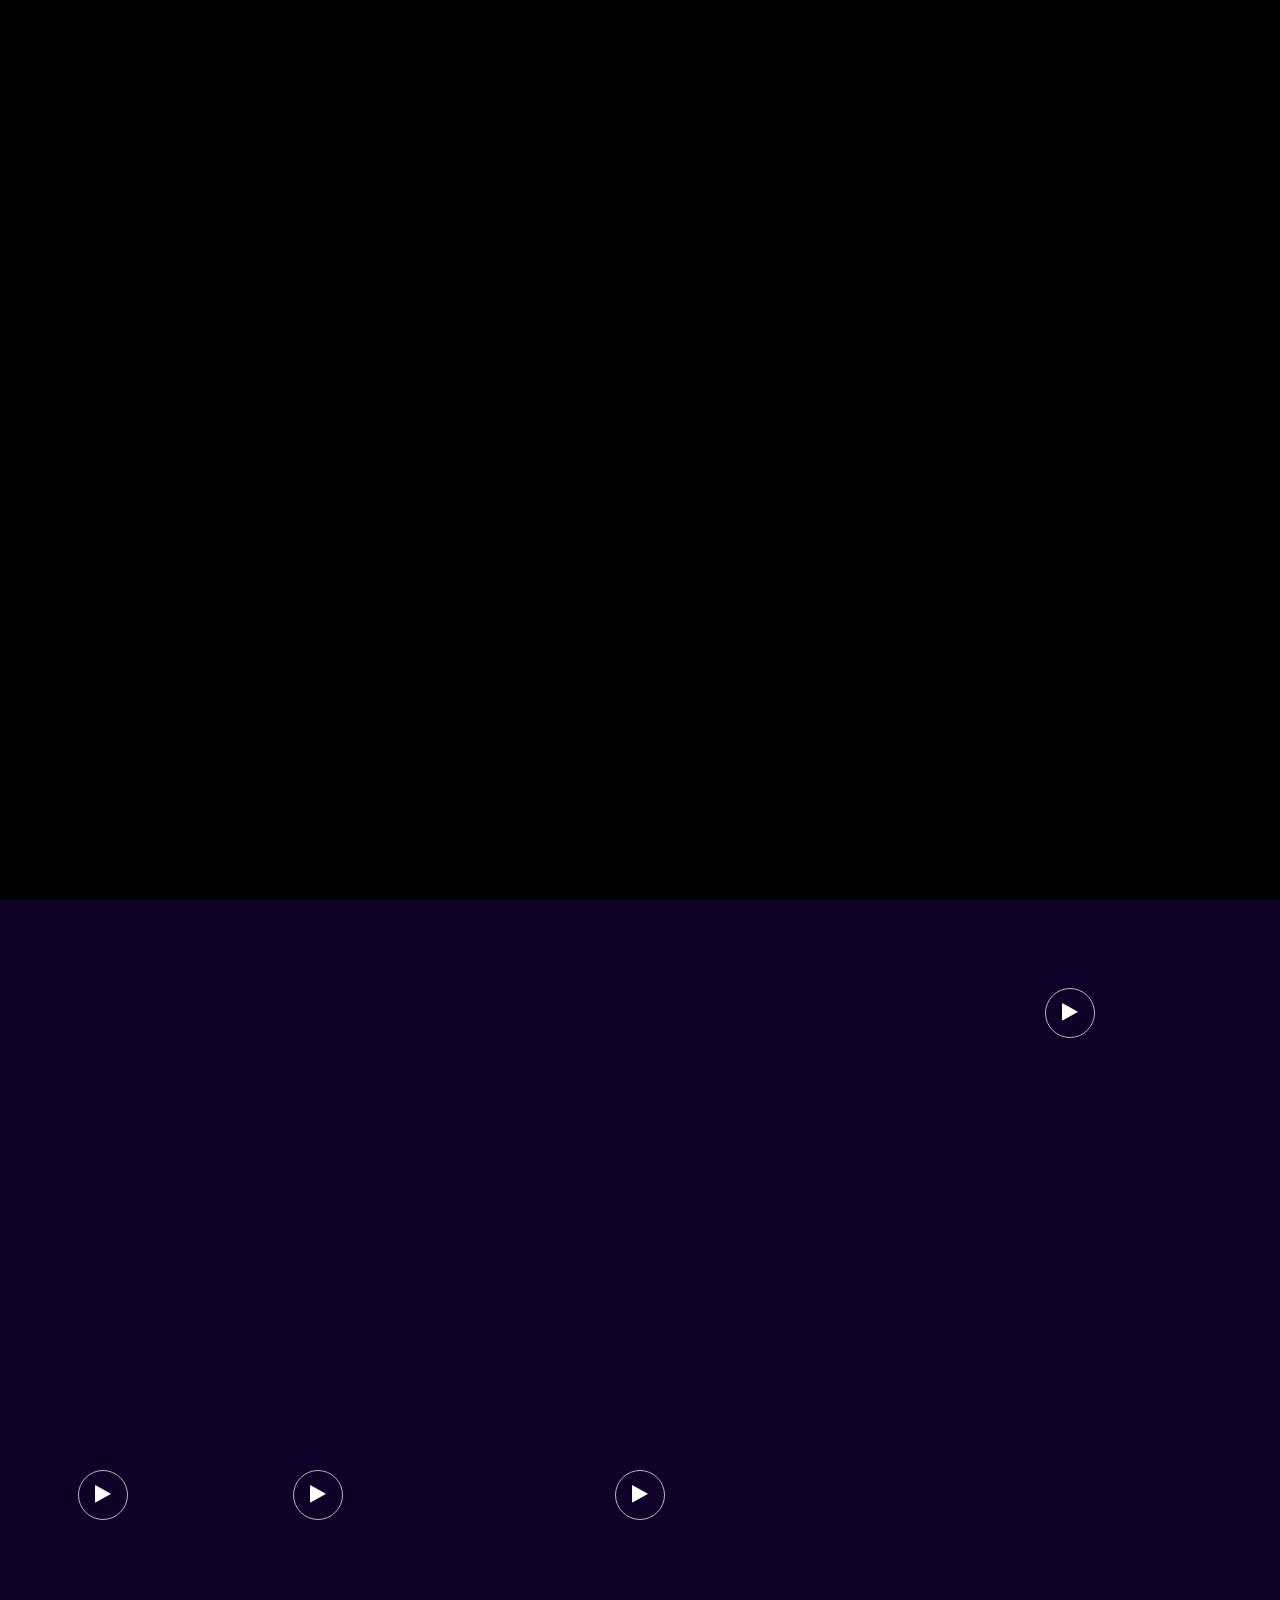
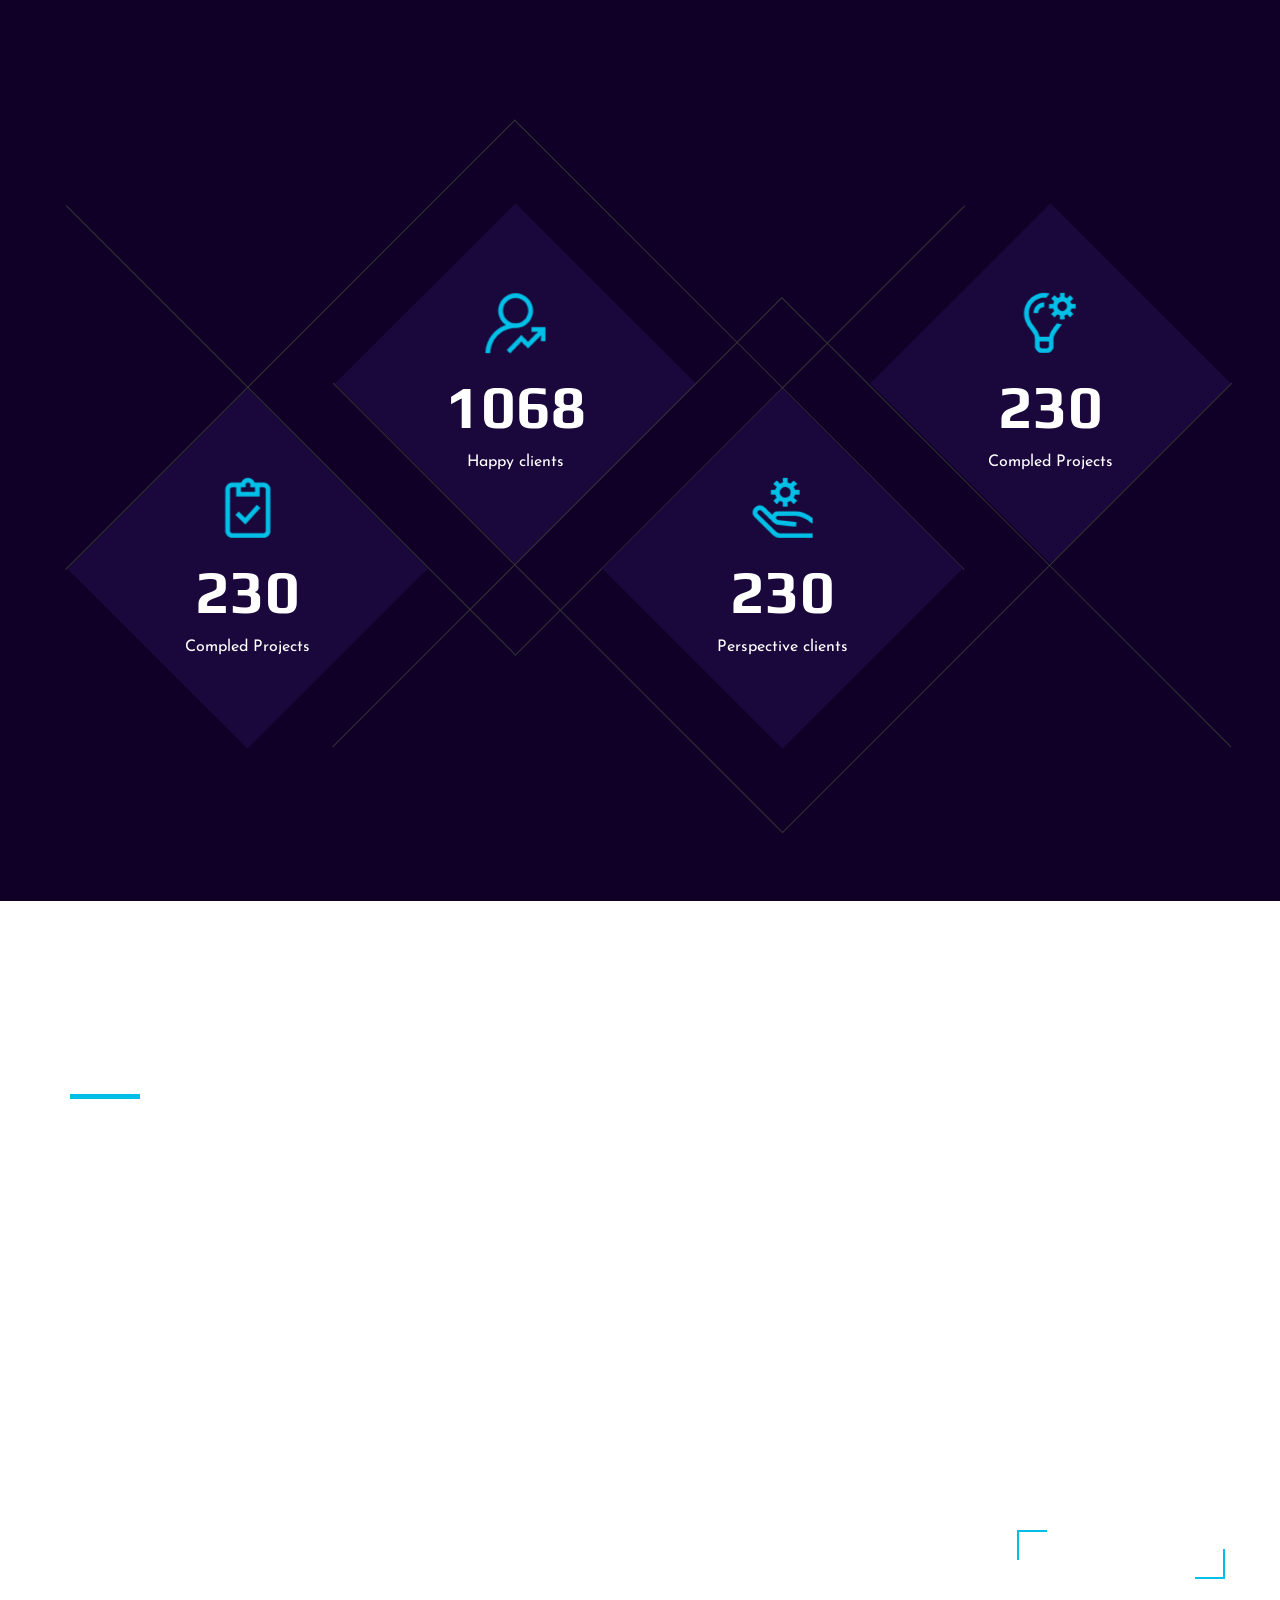
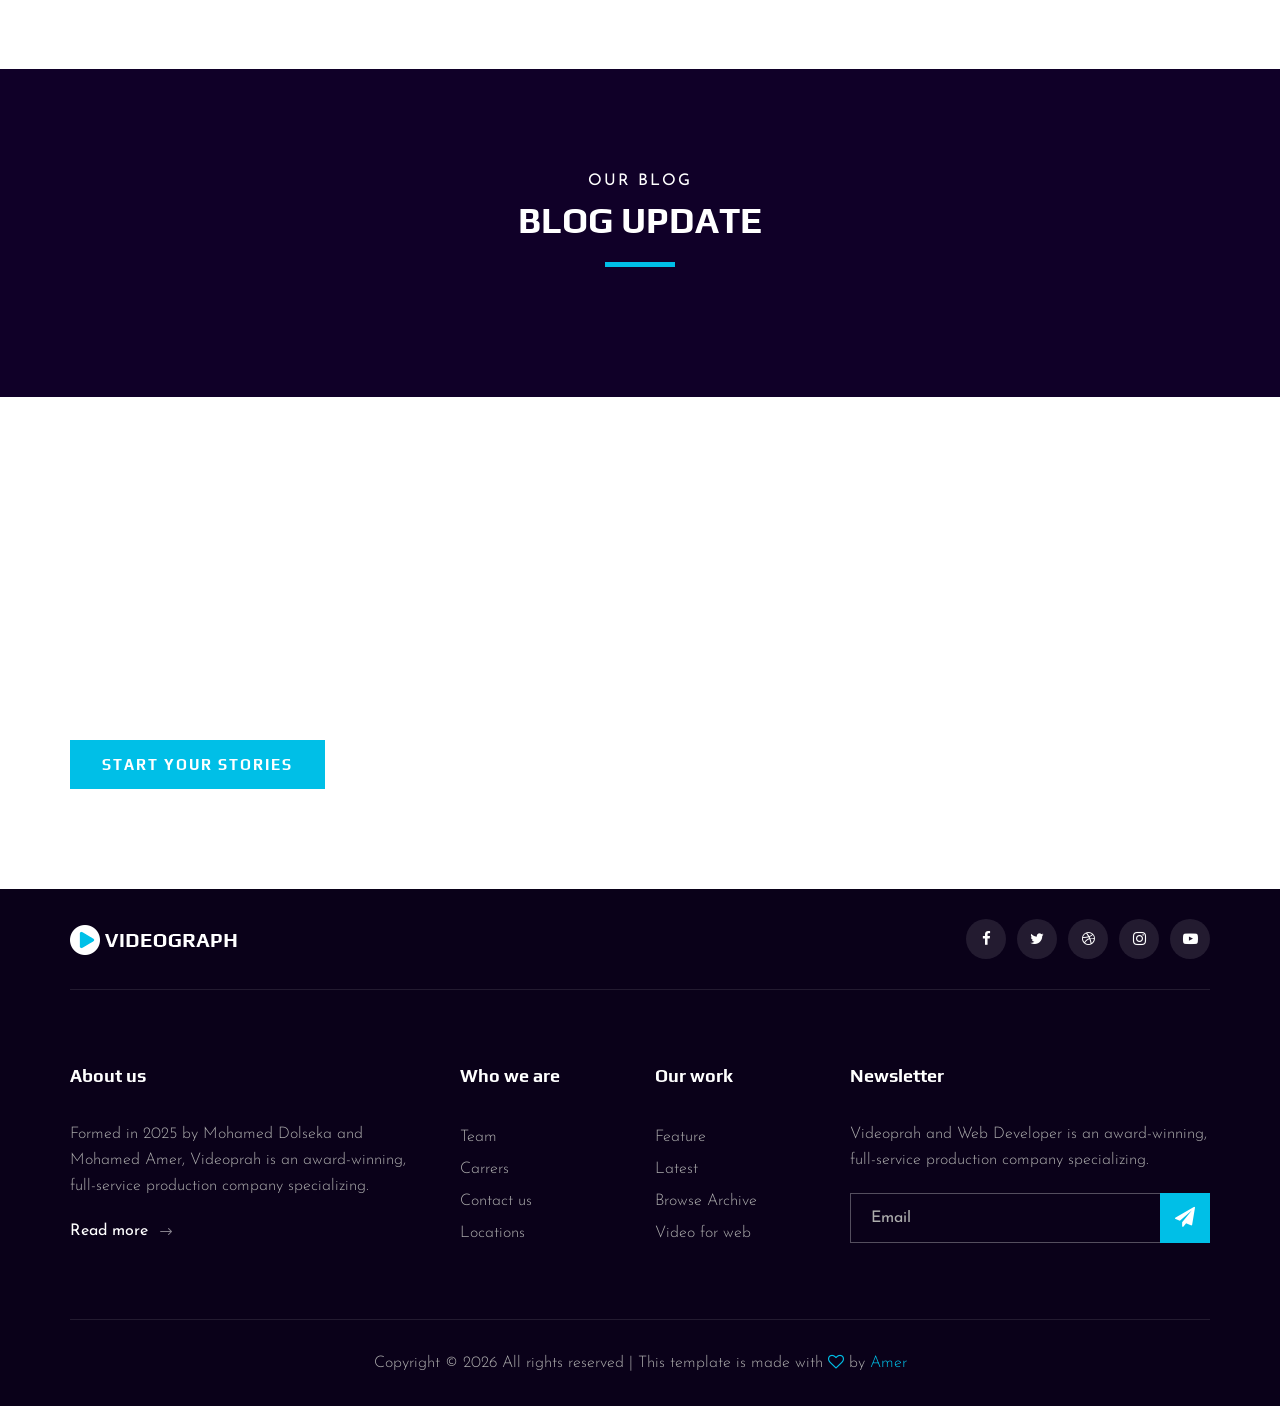
==== index.html @ a29722c5 "V1" ====
<!DOCTYPE html>
<html lang="zxx">

<head>
    <meta charset="UTF-8">
    <meta name="description" content="Videograph Template">
    <meta name="keywords" content="Videograph, unica, creative, html">
    <meta name="viewport" content="width=device-width, initial-scale=1.0">
    <meta http-equiv="X-UA-Compatible" content="ie=edge">
    <title>Videograph | Template</title>

    <!-- Google Font -->
    <link href="https://fonts.googleapis.com/css2?family=Play:wght@400;700&display=swap" rel="stylesheet">
    <link href="https://fonts.googleapis.com/css2?family=Josefin+Sans:wght@300;400;500;600;700&display=swap"
        rel="stylesheet">

    <!-- Css Styles -->
    <link rel="stylesheet" href="css/bootstrap.min.css" type="text/css">
    <link rel="stylesheet" href="css/font-awesome.min.css" type="text/css">
    <link rel="stylesheet" href="css/elegant-icons.css" type="text/css">
    <link rel="stylesheet" href="css/owl.carousel.min.css" type="text/css">
    <link rel="stylesheet" href="css/magnific-popup.css" type="text/css">
    <link rel="stylesheet" href="css/slicknav.min.css" type="text/css">
    <link rel="stylesheet" href="css/style.css" type="text/css">
</head>

<body>
    <!-- Page Preloder -->
    <div id="preloder">
        <div class="loader"></div>
    </div>

    <!-- Header Section Begin -->
    <header class="header">
        <div class="container">
            <div class="row">
                <div class="col-lg-2">
                    <div class="header__logo">
                        <a href="./index.html"><img src="img/logo.png" alt=""></a>
                    </div>
                </div>
                <div class="col-lg-10">
                    <div class="header__nav__option">
                        <nav class="header__nav__menu mobile-menu">
                            <ul>
                                <li class="active"><a href="./index.html">Home</a></li>
                                <li><a href="./about.html">About</a></li>
                                <li><a href="./portfolio.html">Portfolio</a></li>
                                <li><a href="./services.html">Services</a></li>
                                <li><a href="#">Pages</a>
                                    <ul class="dropdown">
                                        <li><a href="./about.html">About</a></li>
                                        <li><a href="./portfolio.html">Portfolio</a></li>
                                        <li><a href="./blog.html">Blog</a></li>
                                        <li><a href="./blog-details.html">Blog Details</a></li>
                                    </ul>
                                </li>
                                <li><a href="./contact.html">Contact</a></li>
                            </ul>
                        </nav>
                        <div class="header__nav__social">
                            <a href="#"><i class="fa fa-facebook"></i></a>
                            <a href="#"><i class="fa fa-twitter"></i></a>
                            <a href="#"><i class="fa fa-dribbble"></i></a>
                            <a href="#"><i class="fa fa-instagram"></i></a>
                            <a href="#"><i class="fa fa-youtube-play"></i></a>
                        </div>
                    </div>
                </div>
            </div>
            <div id="mobile-menu-wrap"></div>
        </div>
    </header>
    <!-- Header End -->

    <!-- Hero Section Begin -->
    <section class="hero">
        <div class="hero__slider owl-carousel">
            <div class="hero__item set-bg" data-setbg="img/hero/hero-1.jpg">
                <div class="container">
                    <div class="row">
                        <div class="col-lg-6">
                            <div class="hero__text">
                                <span>For website and video editing</span>
                                <h2>Videographer’s Portfolio</h2>
                                <a href="./about.html" class="primary-btn">See more about us</a>
                            </div>
                        </div>
                    </div>
                </div>
            </div>
            <div class="hero__item set-bg" data-setbg="img/hero/hero-1.jpg">
                <div class="container">
                    <div class="row">
                        <div class="col-lg-6">
                            <div class="hero__text">
                                <span>For website and video editing</span>
                                <h2> Video distribution</h2>
                                <a href="./about.html" class="primary-btn">See more about us</a>
                            </div>
                        </div>
                    </div>
                </div>
            </div>
            <div class="hero__item set-bg" data-setbg="img/hero/hero-1.jpg">
                <div class="container">
                    <div class="row">
                        <div class="col-lg-6">
                            <div class="hero__text">
                                <span>For website and video editing</span>
                                <h2>Videographer’s editing</h2>
                                <a href="./about.html" class="primary-btn">See more about us</a>
                            </div>
                        </div>
                    </div>
                </div>
            </div>
        </div>
    </section>
    <!-- Hero Section End -->

    <!-- Services Section Begin -->
    <section class="services spad">
        <div class="container">
            <div class="row">
                <div class="col-lg-4">
                    <div class="services__title">
                        <div class="section-title">
                            <span>Our services</span>
                            <h2>What We do?</h2>
                        </div>
                        <p>If you hire a videographer of our team you will get a video professional to make a custom
                            video for your business and, once the project is over.</p>
                        <a href="./services.html" class="primary-btn">View all services</a>
                    </div>
                </div>
                <div class="col-lg-8">
                    <div class="row">
                        <div class="col-lg-6 col-md-6 col-sm-6">
                            <div class="services__item">
                                <div class="services__item__icon">
                                    <img src="img/icons/si-1.png" alt="">
                                </div>
                                <h4>Motion graphics</h4>
                                <p>Whether you’re halfway through the editing process, or you haven’t even started, our
                                    post production services can put the finishing touches.</p>
                            </div>
                        </div>
                        <div class="col-lg-6 col-md-6 col-sm-6">
                            <div class="services__item">
                                <div class="services__item__icon">
                                    <img src="img/icons/si-2.png" alt="">
                                </div>
                                <h4>Scriptwriting and editing</h4>
                                <p>Whether you’re halfway through the editing process, or you haven’t even started, our
                                    post production services can put the finishing touches.</p>
                            </div>
                        </div>
                        <div class="col-lg-6 col-md-6 col-sm-6">
                            <div class="services__item">
                                <div class="services__item__icon">
                                    <img src="img/icons/si-3.png" alt="">
                                </div>
                                <h4>Video distribution</h4>
                                <p>Whether you’re halfway through the editing process, or you haven’t even started, our
                                    post production services can put the finishing touches.</p>
                            </div>
                        </div>
                        <div class="col-lg-6 col-md-6 col-sm-6">
                            <div class="services__item">
                                <div class="services__item__icon">
                                    <img src="img/icons/si-4.png" alt="">
                                </div>
                                <h4>Video hosting</h4>
                                <p>Whether you’re halfway through the editing process, or you haven’t even started, our
                                    post production services can put the finishing touches.</p>
                            </div>
                        </div>
                    </div>
                </div>
            </div>
        </div>
    </section>
    <!-- Services Section End -->

    <!-- Work Section Begin -->
    <section class="work">
        <div class="work__gallery">
            <div class="grid-sizer"></div>
            <div class="work__item wide__item set-bg" data-setbg="img/work/work-9.jpg">
                <a href="./img/video9.mp4" class="play-btn video-popup"><i class="fa fa-play"></i></a>
                <div class="work__item__hover">
                    <h4>VIP Auto Tires & Service</h4>
                    <ul>
                        <li>eCommerce</li>
                        <li>Magento</li>
                    </ul>
                </div>
            </div>
            <div class="work__item small__item set-bg" data-setbg="img/work/work-11.jpg">
                <a href="./img/video-11.mp4" class="play-btn video-popup"><i class="fa fa-play"></i></a>
            </div>
            <div class="work__item small__item set-bg" data-setbg="img/work/work12.jpg">
                <a href="./img/video12.mp4" class="play-btn video-popup"><i class="fa fa-play"></i></a>
            </div>
            <div class="work__item large__item set-bg" data-setbg="img/work/work13.jpg">
                <a href="./img/video13.mp4" class="play-btn video-popup"><i class="fa fa-play"></i></a>
                <div class="work__item__hover">
                    <h4>VIP Auto Tires & Service</h4>
                    <ul>
                        <li>eCommerce</li>
                        <li>Magento</li>
                    </ul>
                </div>
            </div>
            <div class="work__item small__item set-bg" data-setbg="img/work/work14.jpg">
                <a href="./img/video14.mp4" class="play-btn video-popup"><i class="fa fa-play"></i></a>
            </div>
            <div class="work__item small__item set-bg" data-setbg="img/work/work15.jpg">
                <a href="./img/video15.mp4" class="play-btn video-popup"><i class="fa fa-play"></i></a>
            </div>
            <div class="work__item wide__item set-bg" data-setbg="img/work/work10.jpg">
                <a href="./img/video10.mp4" class="play-btn video-popup"><i class="fa fa-play"></i></a>
                <div class="work__item__hover">
                    <h4>VIP Auto Tires & Service</h4>
                    <ul>
                        <li>eCommerce</li>
                        <li>Magento</li>
                    </ul>
                </div>
            </div>
        </div>
    </section>
    <!-- Work Section End -->

    <!-- Counter Section Begin -->
    <section class="counter">
        <div class="container">
            <div class="counter__content">
                <div class="row">
                    <div class="col-lg-3 col-md-6 col-sm-6">
                        <div class="counter__item">
                            <div class="counter__item__text">
                                <img src="img/icons/ci-1.png" alt="">
                                <h2 class="counter_num">230</h2>
                                <p>Compled Projects</p>
                            </div>
                        </div>
                    </div>
                    <div class="col-lg-3 col-md-6 col-sm-6">
                        <div class="counter__item second__item">
                            <div class="counter__item__text">
                                <img src="img/icons/ci-2.png" alt="">
                                <h2 class="counter_num">1068</h2>
                                <p>Happy clients</p>
                            </div>
                        </div>
                    </div>
                    <div class="col-lg-3 col-md-6 col-sm-6">
                        <div class="counter__item third__item">
                            <div class="counter__item__text">
                                <img src="img/icons/ci-3.png" alt="">
                                <h2 class="counter_num">230</h2>
                                <p>Perspective clients</p>
                            </div>
                        </div>
                    </div>
                    <div class="col-lg-3 col-md-6 col-sm-6">
                        <div class="counter__item four__item">
                            <div class="counter__item__text">
                                <img src="img/icons/ci-4.png" alt="">
                                <h2 class="counter_num">230</h2>
                                <p>Compled Projects</p>
                            </div>
                        </div>
                    </div>
                </div>
            </div>
        </div>
    </section>
    <!-- Counter Section End -->

    <!-- Team Section Begin -->
    <section class="team spad set-bg" data-setbg="img/team-bg.jpg">
        <div class="container">
            <div class="row">
                <div class="col-lg-12">
                    <div class="section-title team__title">
                        <span>Nice to meet</span>
                        <h2>OUR Team</h2>
                    </div>
                </div>
            </div>
            <div class="row">
                <div class="col-lg-3 col-md-6 col-sm-6 p-0">
                    <div class="team__item set-bg" data-setbg="img/team/team-1.jpg">
                        <div class="team__item__text">
                            <h4>AMANDA STONE</h4>
                            <p>Videographer</p>
                            <div class="team__item__social">
                                <a href="#"><i class="fa fa-facebook"></i></a>
                                <a href="#"><i class="fa fa-twitter"></i></a>
                                <a href="#"><i class="fa fa-dribbble"></i></a>
                                <a href="#"><i class="fa fa-instagram"></i></a>
                            </div>
                        </div>
                    </div>
                </div>
                <div class="col-lg-3 col-md-6 col-sm-6 p-0">
                    <div class="team__item team__item--second set-bg" data-setbg="img/team/team-2.jpg">
                        <div class="team__item__text">
                            <h4>Mohamed Reda</h4>
                            <p>Web Developer</p>
                            <div class="team__item__social">
                                <a href="#"><i class="fa fa-facebook"></i></a>
                                <a href="#"><i class="fa fa-twitter"></i></a>
                                <a href="#"><i class="fa fa-dribbble"></i></a>
                                <a href="#"><i class="fa fa-instagram"></i></a>
                            </div>
                        </div>
                    </div>
                </div>
                <div class="col-lg-3 col-md-6 col-sm-6 p-0">
                    <div class="team__item team__item--third set-bg" data-setbg="img/team/team-6.jpg">
                        <div class="team__item__text">
                            <h4>Mohamed Amer</h4>
                            <p>Web Developer</p>
                            <div class="team__item__social">
                                <a href="https://www.facebook.com/medo2012791/"><i class="fa fa-facebook"></i></a>
                                <a href="https://x.com/Mohamed32788248"><i class="fa fa-twitter"></i></a>
                                <a href="https://www.facebook.com/profile.php?id=61556779504053"><i
                                        class="fa fa-dribbble"></i></a>
                                <a href="https://www.instagram.com/eng__mohamedamer/"><i
                                        class="fa fa-instagram"></i></a>
                            </div>
                        </div>
                    </div>
                </div>
                <div class="col-lg-3 col-md-6 col-sm-6 p-0">
                    <div class="team__item team__item--four set-bg" data-setbg="img/team/team-5.jpg">
                        <div class="team__item__text">
                            <h4>Mohamed Dolseka</h4>
                            <p>Videographer</p>
                            <div class="team__item__social">
                                <a href="https://www.facebook.com/hamada.shabah"><i class="fa fa-facebook"></i></a>
                                <a href="https://x.com/mohamedahm57869?t=QjQ39juwj7JDxIcQQd5iMw&s=09"><i
                                        class="fa fa-twitter"></i></a>
                                <a href="https://www.facebook.com/profile.php?id=100088682672445"><i
                                        class="fa fa-dribbble"></i></a>
                                <a
                                    href="https://www.instagram.com/dolseka_photographer/profilecard/?igsh=MTI3NGk0ODdrY2F6NA== "><i
                                        class="fa fa-instagram"></i></a>
                            </div>
                        </div>
                    </div>
                </div>
                <div class="col-lg-12 p-0">
                    <div class="team__btn">
                        <a href="#" class="primary-btn">Meet Our Team</a>
                    </div>
                </div>
            </div>
        </div>
    </section>
    <!-- Team Section End -->

    <!-- Latest Blog Section Begin -->
    <section class="latest spad">
        <div class="container">
            <div class="row">
                <div class="col-lg-12">
                    <div class="section-title center-title">
                        <span>Our Blog</span>
                        <h2>Blog Update</h2>
                    </div>
                </div>
            </div>
            <div class="row">
                <div class="latest__slider owl-carousel">
                    <div class="col-lg-4">
                        <div class="blog__item latest__item">
                            <h4>What Makes Users Want to Share a Video on Social Media?</h4>
                            <ul>
                                <li>Jan 03, 2024</li>
                                <li>05 Comment</li>
                            </ul>
                            <p>We recently launched a new website for a Vital client and wanted to share some of the
                                cool features we were able...</p>
                            <a href="#">Read more <span class="arrow_right"></span></a>
                        </div>
                    </div>
                    <div class="col-lg-4">
                        <div class="blog__item latest__item">
                            <h4>Bumper Ads: How to Tell a Story in 6 Seconds</h4>
                            <ul>
                                <li>Jan 03, 2024</li>
                                <li>05 Comment</li>
                            </ul>
                            <p>We recently launched a new website for a Vital client and wanted to share some of the
                                cool features we were able...</p>
                            <a href="#">Read more <span class="arrow_right"></span></a>
                        </div>
                    </div>
                    <div class="col-lg-4">
                        <div class="blog__item latest__item">
                            <h4>What Makes Users Want to Share a Video on Social Media?</h4>
                            <ul>
                                <li>Jan 03, 2024</li>
                                <li>05 Comment</li>
                            </ul>
                            <p>We recently launched a new website for a Vital client and wanted to share some of the
                                cool features we were able...</p>
                            <a href="#">Read more <span class="arrow_right"></span></a>
                        </div>
                    </div>
                    <div class="col-lg-4">
                        <div class="blog__item latest__item">
                            <h4>Bumper Ads: How to Tell a Story in 6 Seconds</h4>
                            <ul>
                                <li>Jan 03, 2024</li>
                                <li>05 Comment</li>
                            </ul>
                            <p>We recently launched a new website for a Vital client and wanted to share some of the
                                cool features we were able...</p>
                            <a href="#">Read more <span class="arrow_right"></span></a>
                        </div>
                    </div>
                    <div class="col-lg-4">
                        <div class="blog__item latest__item">
                            <h4>What Makes Users Want to Share a Video on Social Media?</h4>
                            <ul>
                                <li>Jan 03, 2024</li>
                                <li>05 Comment</li>
                            </ul>
                            <p>We recently launched a new website for a Vital client and wanted to share some of the
                                cool features we were able...</p>
                            <a href="#">Read more <span class="arrow_right"></span></a>
                        </div>
                    </div>
                    <div class="col-lg-4">
                        <div class="blog__item latest__item">
                            <h4>What Makes Users Want to Share a Video on Social Media?</h4>
                            <ul>
                                <li>Jan 03, 2024</li>
                                <li>05 Comment</li>
                            </ul>
                            <p>We recently launched a new website for a Vital client and wanted to share some of the
                                cool features we were able...</p>
                            <a href="#">Read more <span class="arrow_right"></span></a>
                        </div>
                    </div>
                    <div class="col-lg-4">
                        <div class="blog__item latest__item">
                            <h4>What Makes Users Want to Share a Video on Social Media?</h4>
                            <ul>
                                <li>Jan 03, 2024</li>
                                <li>05 Comment</li>
                            </ul>
                            <p>We recently launched a new website for a Vital client and wanted to share some of the
                                cool features we were able...</p>
                            <a href="#">Read more <span class="arrow_right"></span></a>
                        </div>
                    </div>
                </div>
            </div>
        </div>
    </section>
    <!-- Latest Blog Section End -->

    <!-- Call To Action Section Begin -->
    <section class="callto spad set-bg" data-setbg="img/callto-bg.jpg">
        <div class="container">
            <div class="row">
                <div class="col-lg-8">
                    <div class="callto__text">
                        <h2>Fresh Ideas, Fresh Moments Giving Wings to your Stories.</h2>
                        <p>INC5000, Best places to work 2019</p>
                        <a href="#">Start your stories</a>
                    </div>
                </div>
            </div>
        </div>
    </section>
    <!-- Call To Action Section End -->

    <!-- Footer Section Begin -->
    <footer class="footer">
        <div class="container">
            <div class="footer__top">
                <div class="row">
                    <div class="col-lg-6 col-md-6">
                        <div class="footer__top__logo">
                            <a href="#"><img src="img/logo.png" alt=""></a>
                        </div>
                    </div>
                    <div class="col-lg-6 col-md-6">
                        <div class="footer__top__social">
                            <a href="https://www.facebook.com/profile.php?id=100088682672445"><i
                                    class="fa fa-facebook"></i></a>
                            <a href="https://x.com/mohamedahm57869?t=QjQ39juwj7JDxIcQQd5iMw&s=09"><i
                                    class="fa fa-twitter"></i></a>
                            <a href="https://www.facebook.com/medo2012791/"><i class="fa fa-dribbble"></i></a>
                            <a
                                href="https://www.instagram.com/dolseka_photographer/profilecard/?igsh=MTI3NGk0ODdrY2F6NA== "><i
                                    class="fa fa-instagram"></i></a>
                            <a href="#"><i class="fa fa-youtube-play"></i></a>
                        </div>
                    </div>
                </div>
            </div>
            <div class="footer__option">
                <div class="row">
                    <div class="col-lg-4 col-md-6 col-sm-6">
                        <div class="footer__option__item">
                            <h5>About us</h5>
                            <p>Formed in 2025 by Mohamed Dolseka and Mohamed Amer, Videoprah is an award-winning,
                                full-service production company specializing.</p>
                            <a href="#" class="read__more">Read more <span class="arrow_right"></span></a>
                        </div>
                    </div>
                    <div class="col-lg-2 col-md-3 col-sm-3">
                        <div class="footer__option__item">
                            <h5>Who we are</h5>
                            <ul>
                                <li><a href="#">Team</a></li>
                                <li><a href="#">Carrers</a></li>
                                <li><a href="#">Contact us</a></li>
                                <li><a href="#">Locations</a></li>
                            </ul>
                        </div>
                    </div>
                    <div class="col-lg-2 col-md-3 col-sm-3">
                        <div class="footer__option__item">
                            <h5>Our work</h5>
                            <ul>
                                <li><a href="#">Feature</a></li>
                                <li><a href="#">Latest</a></li>
                                <li><a href="#">Browse Archive</a></li>
                                <li><a href="#">Video for web</a></li>
                            </ul>
                        </div>
                    </div>
                    <div class="col-lg-4 col-md-12">
                        <div class="footer__option__item">
                            <h5>Newsletter</h5>
                            <p>Videoprah and Web Developer is an award-winning, full-service production company specializing.</p>
                            <form action="#">
                                <input type="text" placeholder="Email">
                                <button type="submit"><i class="fa fa-send"></i></button>
                            </form>
                        </div>
                    </div>
                </div>
            </div>
            <div class="footer__copyright">
                <div class="row">
                    <div class="col-lg-12 text-center">
                        <!-- Link back to Colorlib can't be removed. Template is licensed under CC BY 3.0. -->
                        <p class="footer__copyright__text">Copyright &copy;
                            <script>
                                document.write(new Date().getFullYear());
                            </script>
                            All rights reserved | This template is made with <i class="fa fa-heart-o"
                                aria-hidden="true"></i> by <a href="https://www.facebook.com/medo2012791/"
                                target="_blank">Amer</a>
                        </p>
                        <!-- Link back to Colorlib can't be removed. Template is licensed under CC BY 3.0. -->
                    </div>
                </div>
            </div>
        </div>
    </footer>
    <!-- Footer Section End -->

    <!-- Js Plugins -->
    <script src="js/jquery-3.3.1.min.js"></script>
    <script src="js/bootstrap.min.js"></script>
    <script src="js/jquery.magnific-popup.min.js"></script>
    <script src="js/mixitup.min.js"></script>
    <script src="js/masonry.pkgd.min.js"></script>
    <script src="js/jquery.slicknav.js"></script>
    <script src="js/owl.carousel.min.js"></script>
    <script src="js/main.js"></script>
</body>

</html>
---- css/elegant-icons.css ----
@font-face {
	font-family: 'ElegantIcons';
	src:url('../fonts/ElegantIcons.eot');
	src:url('../fonts/ElegantIcons.eot?#iefix') format('embedded-opentype'),
		url('../fonts/ElegantIcons.woff') format('woff'),
		url('../fonts/ElegantIcons.ttf') format('truetype'),
		url('../fonts/ElegantIcons.svg#ElegantIcons') format('svg');
	font-weight: normal;
	font-style: normal;
}

/* Use the following CSS code if you want to use data attributes for inserting your icons */
[data-icon]:before {
	font-family: 'ElegantIcons';
	content: attr(data-icon);
	speak: none;
	font-weight: normal;
	font-variant: normal;
	text-transform: none;
	line-height: 1;
	-webkit-font-smoothing: antialiased;
	-moz-osx-font-smoothing: grayscale;
}

/* Use the following CSS code if you want to have a class per icon */
/*
Instead of a list of all class selectors,
you can use the generic selector below, but it's slower:
[class*="your-class-prefix"] {
*/
.arrow_up, .arrow_down, .arrow_left, .arrow_right, .arrow_left-up, .arrow_right-up, .arrow_right-down, .arrow_left-down, .arrow-up-down, .arrow_up-down_alt, .arrow_left-right_alt, .arrow_left-right, .arrow_expand_alt2, .arrow_expand_alt, .arrow_condense, .arrow_expand, .arrow_move, .arrow_carrot-up, .arrow_carrot-down, .arrow_carrot-left, .arrow_carrot-right, .arrow_carrot-2up, .arrow_carrot-2down, .arrow_carrot-2left, .arrow_carrot-2right, .arrow_carrot-up_alt2, .arrow_carrot-down_alt2, .arrow_carrot-left_alt2, .arrow_carrot-right_alt2, .arrow_carrot-2up_alt2, .arrow_carrot-2down_alt2, .arrow_carrot-2left_alt2, .arrow_carrot-2right_alt2, .arrow_triangle-up, .arrow_triangle-down, .arrow_triangle-left, .arrow_triangle-right, .arrow_triangle-up_alt2, .arrow_triangle-down_alt2, .arrow_triangle-left_alt2, .arrow_triangle-right_alt2, .arrow_back, .icon_minus-06, .icon_plus, .icon_close, .icon_check, .icon_minus_alt2, .icon_plus_alt2, .icon_close_alt2, .icon_check_alt2, .icon_zoom-out_alt, .icon_zoom-in_alt, .icon_search, .icon_box-empty, .icon_box-selected, .icon_minus-box, .icon_plus-box, .icon_box-checked, .icon_circle-empty, .icon_circle-slelected, .icon_stop_alt2, .icon_stop, .icon_pause_alt2, .icon_pause, .icon_menu, .icon_menu-square_alt2, .icon_menu-circle_alt2, .icon_ul, .icon_ol, .icon_adjust-horiz, .icon_adjust-vert, .icon_document_alt, .icon_documents_alt, .icon_pencil, .icon_pencil-edit_alt, .icon_pencil-edit, .icon_folder-alt, .icon_folder-open_alt, .icon_folder-add_alt, .icon_info_alt, .icon_error-oct_alt, .icon_error-circle_alt, .icon_error-triangle_alt, .icon_question_alt2, .icon_question, .icon_comment_alt, .icon_chat_alt, .icon_vol-mute_alt, .icon_volume-low_alt, .icon_volume-high_alt, .icon_quotations, .icon_quotations_alt2, .icon_clock_alt, .icon_lock_alt, .icon_lock-open_alt, .icon_key_alt, .icon_cloud_alt, .icon_cloud-upload_alt, .icon_cloud-download_alt, .icon_image, .icon_images, .icon_lightbulb_alt, .icon_gift_alt, .icon_house_alt, .icon_genius, .icon_mobile, .icon_tablet, .icon_laptop, .icon_desktop, .icon_camera_alt, .icon_mail_alt, .icon_cone_alt, .icon_ribbon_alt, .icon_bag_alt, .icon_creditcard, .icon_cart_alt, .icon_paperclip, .icon_tag_alt, .icon_tags_alt, .icon_trash_alt, .icon_cursor_alt, .icon_mic_alt, .icon_compass_alt, .icon_pin_alt, .icon_pushpin_alt, .icon_map_alt, .icon_drawer_alt, .icon_toolbox_alt, .icon_book_alt, .icon_calendar, .icon_film, .icon_table, .icon_contacts_alt, .icon_headphones, .icon_lifesaver, .icon_piechart, .icon_refresh, .icon_link_alt, .icon_link, .icon_loading, .icon_blocked, .icon_archive_alt, .icon_heart_alt, .icon_star_alt, .icon_star-half_alt, .icon_star, .icon_star-half, .icon_tools, .icon_tool, .icon_cog, .icon_cogs, .arrow_up_alt, .arrow_down_alt, .arrow_left_alt, .arrow_right_alt, .arrow_left-up_alt, .arrow_right-up_alt, .arrow_right-down_alt, .arrow_left-down_alt, .arrow_condense_alt, .arrow_expand_alt3, .arrow_carrot_up_alt, .arrow_carrot-down_alt, .arrow_carrot-left_alt, .arrow_carrot-right_alt, .arrow_carrot-2up_alt, .arrow_carrot-2dwnn_alt, .arrow_carrot-2left_alt, .arrow_carrot-2right_alt, .arrow_triangle-up_alt, .arrow_triangle-down_alt, .arrow_triangle-left_alt, .arrow_triangle-right_alt, .icon_minus_alt, .icon_plus_alt, .icon_close_alt, .icon_check_alt, .icon_zoom-out, .icon_zoom-in, .icon_stop_alt, .icon_menu-square_alt, .icon_menu-circle_alt, .icon_document, .icon_documents, .icon_pencil_alt, .icon_folder, .icon_folder-open, .icon_folder-add, .icon_folder_upload, .icon_folder_download, .icon_info, .icon_error-circle, .icon_error-oct, .icon_error-triangle, .icon_question_alt, .icon_comment, .icon_chat, .icon_vol-mute, .icon_volume-low, .icon_volume-high, .icon_quotations_alt, .icon_clock, .icon_lock, .icon_lock-open, .icon_key, .icon_cloud, .icon_cloud-upload, .icon_cloud-download, .icon_lightbulb, .icon_gift, .icon_house, .icon_camera, .icon_mail, .icon_cone, .icon_ribbon, .icon_bag, .icon_cart, .icon_tag, .icon_tags, .icon_trash, .icon_cursor, .icon_mic, .icon_compass, .icon_pin, .icon_pushpin, .icon_map, .icon_drawer, .icon_toolbox, .icon_book, .icon_contacts, .icon_archive, .icon_heart, .icon_profile, .icon_group, .icon_grid-2x2, .icon_grid-3x3, .icon_music, .icon_pause_alt, .icon_phone, .icon_upload, .icon_download, .social_facebook, .social_twitter, .social_pinterest, .social_googleplus, .social_tumblr, .social_tumbleupon, .social_wordpress, .social_instagram, .social_dribbble, .social_vimeo, .social_linkedin, .social_rss, .social_deviantart, .social_share, .social_myspace, .social_skype, .social_youtube, .social_picassa, .social_googledrive, .social_flickr, .social_blogger, .social_spotify, .social_delicious, .social_facebook_circle, .social_twitter_circle, .social_pinterest_circle, .social_googleplus_circle, .social_tumblr_circle, .social_stumbleupon_circle, .social_wordpress_circle, .social_instagram_circle, .social_dribbble_circle, .social_vimeo_circle, .social_linkedin_circle, .social_rss_circle, .social_deviantart_circle, .social_share_circle, .social_myspace_circle, .social_skype_circle, .social_youtube_circle, .social_picassa_circle, .social_googledrive_alt2, .social_flickr_circle, .social_blogger_circle, .social_spotify_circle, .social_delicious_circle, .social_facebook_square, .social_twitter_square, .social_pinterest_square, .social_googleplus_square, .social_tumblr_square, .social_stumbleupon_square, .social_wordpress_square, .social_instagram_square, .social_dribbble_square, .social_vimeo_square, .social_linkedin_square, .social_rss_square, .social_deviantart_square, .social_share_square, .social_myspace_square, .social_skype_square, .social_youtube_square, .social_picassa_square, .social_googledrive_square, .social_flickr_square, .social_blogger_square, .social_spotify_square, .social_delicious_square, .icon_printer, .icon_calulator, .icon_building, .icon_floppy, .icon_drive, .icon_search-2, .icon_id, .icon_id-2, .icon_puzzle, .icon_like, .icon_dislike, .icon_mug, .icon_currency, .icon_wallet, .icon_pens, .icon_easel, .icon_flowchart, .icon_datareport, .icon_briefcase, .icon_shield, .icon_percent, .icon_globe, .icon_globe-2, .icon_target, .icon_hourglass, .icon_balance, .icon_rook, .icon_printer-alt, .icon_calculator_alt, .icon_building_alt, .icon_floppy_alt, .icon_drive_alt, .icon_search_alt, .icon_id_alt, .icon_id-2_alt, .icon_puzzle_alt, .icon_like_alt, .icon_dislike_alt, .icon_mug_alt, .icon_currency_alt, .icon_wallet_alt, .icon_pens_alt, .icon_easel_alt, .icon_flowchart_alt, .icon_datareport_alt, .icon_briefcase_alt, .icon_shield_alt, .icon_percent_alt, .icon_globe_alt, .icon_clipboard {
	font-family: 'ElegantIcons';
	speak: none;
	font-style: normal;
	font-weight: normal;
	font-variant: normal;
	text-transform: none;
	line-height: 1;
	-webkit-font-smoothing: antialiased;
}
.arrow_up:before {
	content: "\21";
}
.arrow_down:before {
	content: "\22";
}
.arrow_left:before {
	content: "\23";
}
.arrow_right:before {
	content: "\24";
}
.arrow_left-up:before {
	content: "\25";
}
.arrow_right-up:before {
	content: "\26";
}
.arrow_right-down:before {
	content: "\27";
}
.arrow_left-down:before {
	content: "\28";
}
.arrow-up-down:before {
	content: "\29";
}
.arrow_up-down_alt:before {
	content: "\2a";
}
.arrow_left-right_alt:before {
	content: "\2b";
}
.arrow_left-right:before {
	content: "\2c";
}
.arrow_expand_alt2:before {
	content: "\2d";
}
.arrow_expand_alt:before {
	content: "\2e";
}
.arrow_condense:before {
	content: "\2f";
}
.arrow_expand:before {
	content: "\30";
}
.arrow_move:before {
	content: "\31";
}
.arrow_carrot-up:before {
	content: "\32";
}
.arrow_carrot-down:before {
	content: "\33";
}
.arrow_carrot-left:before {
	content: "\34";
}
.arrow_carrot-right:before {
	content: "\35";
}
.arrow_carrot-2up:before {
	content: "\36";
}
.arrow_carrot-2down:before {
	content: "\37";
}
.arrow_carrot-2left:before {
	content: "\38";
}
.arrow_carrot-2right:before {
	content: "\39";
}
.arrow_carrot-up_alt2:before {
	content: "\3a";
}
.arrow_carrot-down_alt2:before {
	content: "\3b";
}
.arrow_carrot-left_alt2:before {
	content: "\3c";
}
.arrow_carrot-right_alt2:before {
	content: "\3d";
}
.arrow_carrot-2up_alt2:before {
	content: "\3e";
}
.arrow_carrot-2down_alt2:before {
	content: "\3f";
}
.arrow_carrot-2left_alt2:before {
	content: "\40";
}
.arrow_carrot-2right_alt2:before {
	content: "\41";
}
.arrow_triangle-up:before {
	content: "\42";
}
.arrow_triangle-down:before {
	content: "\43";
}
.arrow_triangle-left:before {
	content: "\44";
}
.arrow_triangle-right:before {
	content: "\45";
}
.arrow_triangle-up_alt2:before {
	content: "\46";
}
.arrow_triangle-down_alt2:before {
	content: "\47";
}
.arrow_triangle-left_alt2:before {
	content: "\48";
}
.arrow_triangle-right_alt2:before {
	content: "\49";
}
.arrow_back:before {
	content: "\4a";
}
.icon_minus-06:before {
	content: "\4b";
}
.icon_plus:before {
	content: "\4c";
}
.icon_close:before {
	content: "\4d";
}
.icon_check:before {
	content: "\4e";
}
.icon_minus_alt2:before {
	content: "\4f";
}
.icon_plus_alt2:before {
	content: "\50";
}
.icon_close_alt2:before {
	content: "\51";
}
.icon_check_alt2:before {
	content: "\52";
}
.icon_zoom-out_alt:before {
	content: "\53";
}
.icon_zoom-in_alt:before {
	content: "\54";
}
.icon_search:before {
	content: "\55";
}
.icon_box-empty:before {
	content: "\56";
}
.icon_box-selected:before {
	content: "\57";
}
.icon_minus-box:before {
	content: "\58";
}
.icon_plus-box:before {
	content: "\59";
}
.icon_box-checked:before {
	content: "\5a";
}
.icon_circle-empty:before {
	content: "\5b";
}
.icon_circle-slelected:before {
	content: "\5c";
}
.icon_stop_alt2:before {
	content: "\5d";
}
.icon_stop:before {
	content: "\5e";
}
.icon_pause_alt2:before {
	content: "\5f";
}
.icon_pause:before {
	content: "\60";
}
.icon_menu:before {
	content: "\61";
}
.icon_menu-square_alt2:before {
	content: "\62";
}
.icon_menu-circle_alt2:before {
	content: "\63";
}
.icon_ul:before {
	content: "\64";
}
.icon_ol:before {
	content: "\65";
}
.icon_adjust-horiz:before {
	content: "\66";
}
.icon_adjust-vert:before {
	content: "\67";
}
.icon_document_alt:before {
	content: "\68";
}
.icon_documents_alt:before {
	content: "\69";
}
.icon_pencil:before {
	content: "\6a";
}
.icon_pencil-edit_alt:before {
	content: "\6b";
}
.icon_pencil-edit:before {
	content: "\6c";
}
.icon_folder-alt:before {
	content: "\6d";
}
.icon_folder-open_alt:before {
	content: "\6e";
}
.icon_folder-add_alt:before {
	content: "\6f";
}
.icon_info_alt:before {
	content: "\70";
}
.icon_error-oct_alt:before {
	content: "\71";
}
.icon_error-circle_alt:before {
	content: "\72";
}
.icon_error-triangle_alt:before {
	content: "\73";
}
.icon_question_alt2:before {
	content: "\74";
}
.icon_question:before {
	content: "\75";
}
.icon_comment_alt:before {
	content: "\76";
}
.icon_chat_alt:before {
	content: "\77";
}
.icon_vol-mute_alt:before {
	content: "\78";
}
.icon_volume-low_alt:before {
	content: "\79";
}
.icon_volume-high_alt:before {
	content: "\7a";
}
.icon_quotations:before {
	content: "\7b";
}
.icon_quotations_alt2:before {
	content: "\7c";
}
.icon_clock_alt:before {
	content: "\7d";
}
.icon_lock_alt:before {
	content: "\7e";
}
.icon_lock-open_alt:before {
	content: "\e000";
}
.icon_key_alt:before {
	content: "\e001";
}
.icon_cloud_alt:before {
	content: "\e002";
}
.icon_cloud-upload_alt:before {
	content: "\e003";
}
.icon_cloud-download_alt:before {
	content: "\e004";
}
.icon_image:before {
	content: "\e005";
}
.icon_images:before {
	content: "\e006";
}
.icon_lightbulb_alt:before {
	content: "\e007";
}
.icon_gift_alt:before {
	content: "\e008";
}
.icon_house_alt:before {
	content: "\e009";
}
.icon_genius:before {
	content: "\e00a";
}
.icon_mobile:before {
	content: "\e00b";
}
.icon_tablet:before {
	content: "\e00c";
}
.icon_laptop:before {
	content: "\e00d";
}
.icon_desktop:before {
	content: "\e00e";
}
.icon_camera_alt:before {
	content: "\e00f";
}
.icon_mail_alt:before {
	content: "\e010";
}
.icon_cone_alt:before {
	content: "\e011";
}
.icon_ribbon_alt:before {
	content: "\e012";
}
.icon_bag_alt:before {
	content: "\e013";
}
.icon_creditcard:before {
	content: "\e014";
}
.icon_cart_alt:before {
	content: "\e015";
}
.icon_paperclip:before {
	content: "\e016";
}
.icon_tag_alt:before {
	content: "\e017";
}
.icon_tags_alt:before {
	content: "\e018";
}
.icon_trash_alt:before {
	content: "\e019";
}
.icon_cursor_alt:before {
	content: "\e01a";
}
.icon_mic_alt:before {
	content: "\e01b";
}
.icon_compass_alt:before {
	content: "\e01c";
}
.icon_pin_alt:before {
	content: "\e01d";
}
.icon_pushpin_alt:before {
	content: "\e01e";
}
.icon_map_alt:before {
	content: "\e01f";
}
.icon_drawer_alt:before {
	content: "\e020";
}
.icon_toolbox_alt:before {
	content: "\e021";
}
.icon_book_alt:before {
	content: "\e022";
}
.icon_calendar:before {
	content: "\e023";
}
.icon_film:before {
	content: "\e024";
}
.icon_table:before {
	content: "\e025";
}
.icon_contacts_alt:before {
	content: "\e026";
}
.icon_headphones:before {
	content: "\e027";
}
.icon_lifesaver:before {
	content: "\e028";
}
.icon_piechart:before {
	content: "\e029";
}
.icon_refresh:before {
	content: "\e02a";
}
.icon_link_alt:before {
	content: "\e02b";
}
.icon_link:before {
	content: "\e02c";
}
.icon_loading:before {
	content: "\e02d";
}
.icon_blocked:before {
	content: "\e02e";
}
.icon_archive_alt:before {
	content: "\e02f";
}
.icon_heart_alt:before {
	content: "\e030";
}
.icon_star_alt:before {
	content: "\e031";
}
.icon_star-half_alt:before {
	content: "\e032";
}
.icon_star:before {
	content: "\e033";
}
.icon_star-half:before {
	content: "\e034";
}
.icon_tools:before {
	content: "\e035";
}
.icon_tool:before {
	content: "\e036";
}
.icon_cog:before {
	content: "\e037";
}
.icon_cogs:before {
	content: "\e038";
}
.arrow_up_alt:before {
	content: "\e039";
}
.arrow_down_alt:before {
	content: "\e03a";
}
.arrow_left_alt:before {
	content: "\e03b";
}
.arrow_right_alt:before {
	content: "\e03c";
}
.arrow_left-up_alt:before {
	content: "\e03d";
}
.arrow_right-up_alt:before {
	content: "\e03e";
}
.arrow_right-down_alt:before {
	content: "\e03f";
}
.arrow_left-down_alt:before {
	content: "\e040";
}
.arrow_condense_alt:before {
	content: "\e041";
}
.arrow_expand_alt3:before {
	content: "\e042";
}
.arrow_carrot_up_alt:before {
	content: "\e043";
}
.arrow_carrot-down_alt:before {
	content: "\e044";
}
.arrow_carrot-left_alt:before {
	content: "\e045";
}
.arrow_carrot-right_alt:before {
	content: "\e046";
}
.arrow_carrot-2up_alt:before {
	content: "\e047";
}
.arrow_carrot-2dwnn_alt:before {
	content: "\e048";
}
.arrow_carrot-2left_alt:before {
	content: "\e049";
}
.arrow_carrot-2right_alt:before {
	content: "\e04a";
}
.arrow_triangle-up_alt:before {
	content: "\e04b";
}
.arrow_triangle-down_alt:before {
	content: "\e04c";
}
.arrow_triangle-left_alt:before {
	content: "\e04d";
}
.arrow_triangle-right_alt:before {
	content: "\e04e";
}
.icon_minus_alt:before {
	content: "\e04f";
}
.icon_plus_alt:before {
	content: "\e050";
}
.icon_close_alt:before {
	content: "\e051";
}
.icon_check_alt:before {
	content: "\e052";
}
.icon_zoom-out:before {
	content: "\e053";
}
.icon_zoom-in:before {
	content: "\e054";
}
.icon_stop_alt:before {
	content: "\e055";
}
.icon_menu-square_alt:before {
	content: "\e056";
}
.icon_menu-circle_alt:before {
	content: "\e057";
}
.icon_document:before {
	content: "\e058";
}
.icon_documents:before {
	content: "\e059";
}
.icon_pencil_alt:before {
	content: "\e05a";
}
.icon_folder:before {
	content: "\e05b";
}
.icon_folder-open:before {
	content: "\e05c";
}
.icon_folder-add:before {
	content: "\e05d";
}
.icon_folder_upload:before {
	content: "\e05e";
}
.icon_folder_download:before {
	content: "\e05f";
}
.icon_info:before {
	content: "\e060";
}
.icon_error-circle:before {
	content: "\e061";
}
.icon_error-oct:before {
	content: "\e062";
}
.icon_error-triangle:before {
	content: "\e063";
}
.icon_question_alt:before {
	content: "\e064";
}
.icon_comment:before {
	content: "\e065";
}
.icon_chat:before {
	content: "\e066";
}
.icon_vol-mute:before {
	content: "\e067";
}
.icon_volume-low:before {
	content: "\e068";
}
.icon_volume-high:before {
	content: "\e069";
}
.icon_quotations_alt:before {
	content: "\e06a";
}
.icon_clock:before {
	content: "\e06b";
}
.icon_lock:before {
	content: "\e06c";
}
.icon_lock-open:before {
	content: "\e06d";
}
.icon_key:before {
	content: "\e06e";
}
.icon_cloud:before {
	content: "\e06f";
}
.icon_cloud-upload:before {
	content: "\e070";
}
.icon_cloud-download:before {
	content: "\e071";
}
.icon_lightbulb:before {
	content: "\e072";
}
.icon_gift:before {
	content: "\e073";
}
.icon_house:before {
	content: "\e074";
}
.icon_camera:before {
	content: "\e075";
}
.icon_mail:before {
	content: "\e076";
}
.icon_cone:before {
	content: "\e077";
}
.icon_ribbon:before {
	content: "\e078";
}
.icon_bag:before {
	content: "\e079";
}
.icon_cart:before {
	content: "\e07a";
}
.icon_tag:before {
	content: "\e07b";
}
.icon_tags:before {
	content: "\e07c";
}
.icon_trash:before {
	content: "\e07d";
}
.icon_cursor:before {
	content: "\e07e";
}
.icon_mic:before {
	content: "\e07f";
}
.icon_compass:before {
	content: "\e080";
}
.icon_pin:before {
	content: "\e081";
}
.icon_pushpin:before {
	content: "\e082";
}
.icon_map:before {
	content: "\e083";
}
.icon_drawer:before {
	content: "\e084";
}
.icon_toolbox:before {
	content: "\e085";
}
.icon_book:before {
	content: "\e086";
}
.icon_contacts:before {
	content: "\e087";
}
.icon_archive:before {
	content: "\e088";
}
.icon_heart:before {
	content: "\e089";
}
.icon_profile:before {
	content: "\e08a";
}
.icon_group:before {
	content: "\e08b";
}
.icon_grid-2x2:before {
	content: "\e08c";
}
.icon_grid-3x3:before {
	content: "\e08d";
}
.icon_music:before {
	content: "\e08e";
}
.icon_pause_alt:before {
	content: "\e08f";
}
.icon_phone:before {
	content: "\e090";
}
.icon_upload:before {
	content: "\e091";
}
.icon_download:before {
	content: "\e092";
}
.social_facebook:before {
	content: "\e093";
}
.social_twitter:before {
	content: "\e094";
}
.social_pinterest:before {
	content: "\e095";
}
.social_googleplus:before {
	content: "\e096";
}
.social_tumblr:before {
	content: "\e097";
}
.social_tumbleupon:before {
	content: "\e098";
}
.social_wordpress:before {
	content: "\e099";
}
.social_instagram:before {
	content: "\e09a";
}
.social_dribbble:before {
	content: "\e09b";
}
.social_vimeo:before {
	content: "\e09c";
}
.social_linkedin:before {
	content: "\e09d";
}
.social_rss:before {
	content: "\e09e";
}
.social_deviantart:before {
	content: "\e09f";
}
.social_share:before {
	content: "\e0a0";
}
.social_myspace:before {
	content: "\e0a1";
}
.social_skype:before {
	content: "\e0a2";
}
.social_youtube:before {
	content: "\e0a3";
}
.social_picassa:before {
	content: "\e0a4";
}
.social_googledrive:before {
	content: "\e0a5";
}
.social_flickr:before {
	content: "\e0a6";
}
.social_blogger:before {
	content: "\e0a7";
}
.social_spotify:before {
	content: "\e0a8";
}
.social_delicious:before {
	content: "\e0a9";
}
.social_facebook_circle:before {
	content: "\e0aa";
}
.social_twitter_circle:before {
	content: "\e0ab";
}
.social_pinterest_circle:before {
	content: "\e0ac";
}
.social_googleplus_circle:before {
	content: "\e0ad";
}
.social_tumblr_circle:before {
	content: "\e0ae";
}
.social_stumbleupon_circle:before {
	content: "\e0af";
}
.social_wordpress_circle:before {
	content: "\e0b0";
}
.social_instagram_circle:before {
	content: "\e0b1";
}
.social_dribbble_circle:before {
	content: "\e0b2";
}
.social_vimeo_circle:before {
	content: "\e0b3";
}
.social_linkedin_circle:before {
	content: "\e0b4";
}
.social_rss_circle:before {
	content: "\e0b5";
}
.social_deviantart_circle:before {
	content: "\e0b6";
}
.social_share_circle:before {
	content: "\e0b7";
}
.social_myspace_circle:before {
	content: "\e0b8";
}
.social_skype_circle:before {
	content: "\e0b9";
}
.social_youtube_circle:before {
	content: "\e0ba";
}
.social_picassa_circle:before {
	content: "\e0bb";
}
.social_googledrive_alt2:before {
	content: "\e0bc";
}
.social_flickr_circle:before {
	content: "\e0bd";
}
.social_blogger_circle:before {
	content: "\e0be";
}
.social_spotify_circle:before {
	content: "\e0bf";
}
.social_delicious_circle:before {
	content: "\e0c0";
}
.social_facebook_square:before {
	content: "\e0c1";
}
.social_twitter_square:before {
	content: "\e0c2";
}
.social_pinterest_square:before {
	content: "\e0c3";
}
.social_googleplus_square:before {
	content: "\e0c4";
}
.social_tumblr_square:before {
	content: "\e0c5";
}
.social_stumbleupon_square:before {
	content: "\e0c6";
}
.social_wordpress_square:before {
	content: "\e0c7";
}
.social_instagram_square:before {
	content: "\e0c8";
}
.social_dribbble_square:before {
	content: "\e0c9";
}
.social_vimeo_square:before {
	content: "\e0ca";
}
.social_linkedin_square:before {
	content: "\e0cb";
}
.social_rss_square:before {
	content: "\e0cc";
}
.social_deviantart_square:before {
	content: "\e0cd";
}
.social_share_square:before {
	content: "\e0ce";
}
.social_myspace_square:before {
	content: "\e0cf";
}
.social_skype_square:before {
	content: "\e0d0";
}
.social_youtube_square:before {
	content: "\e0d1";
}
.social_picassa_square:before {
	content: "\e0d2";
}
.social_googledrive_square:before {
	content: "\e0d3";
}
.social_flickr_square:before {
	content: "\e0d4";
}
.social_blogger_square:before {
	content: "\e0d5";
}
.social_spotify_square:before {
	content: "\e0d6";
}
.social_delicious_square:before {
	content: "\e0d7";
}
.icon_printer:before {
	content: "\e103";
}
.icon_calulator:before {
	content: "\e0ee";
}
.icon_building:before {
	content: "\e0ef";
}
.icon_floppy:before {
	content: "\e0e8";
}
.icon_drive:before {
	content: "\e0ea";
}
.icon_search-2:before {
	content: "\e101";
}
.icon_id:before {
	content: "\e107";
}
.icon_id-2:before {
	content: "\e108";
}
.icon_puzzle:before {
	content: "\e102";
}
.icon_like:before {
	content: "\e106";
}
.icon_dislike:before {
	content: "\e0eb";
}
.icon_mug:before {
	content: "\e105";
}
.icon_currency:before {
	content: "\e0ed";
}
.icon_wallet:before {
	content: "\e100";
}
.icon_pens:before {
	content: "\e104";
}
.icon_easel:before {
	content: "\e0e9";
}
.icon_flowchart:before {
	content: "\e109";
}
.icon_datareport:before {
	content: "\e0ec";
}
.icon_briefcase:before {
	content: "\e0fe";
}
.icon_shield:before {
	content: "\e0f6";
}
.icon_percent:before {
	content: "\e0fb";
}
.icon_globe:before {
	content: "\e0e2";
}
.icon_globe-2:before {
	content: "\e0e3";
}
.icon_target:before {
	content: "\e0f5";
}
.icon_hourglass:before {
	content: "\e0e1";
}
.icon_balance:before {
	content: "\e0ff";
}
.icon_rook:before {
	content: "\e0f8";
}
.icon_printer-alt:before {
	content: "\e0fa";
}
.icon_calculator_alt:before {
	content: "\e0e7";
}
.icon_building_alt:before {
	content: "\e0fd";
}
.icon_floppy_alt:before {
	content: "\e0e4";
}
.icon_drive_alt:before {
	content: "\e0e5";
}
.icon_search_alt:before {
	content: "\e0f7";
}
.icon_id_alt:before {
	content: "\e0e0";
}
.icon_id-2_alt:before {
	content: "\e0fc";
}
.icon_puzzle_alt:before {
	content: "\e0f9";
}
.icon_like_alt:before {
	content: "\e0dd";
}
.icon_dislike_alt:before {
	content: "\e0f1";
}
.icon_mug_alt:before {
	content: "\e0dc";
}
.icon_currency_alt:before {
	content: "\e0f3";
}
.icon_wallet_alt:before {
	content: "\e0d8";
}
.icon_pens_alt:before {
	content: "\e0db";
}
.icon_easel_alt:before {
	content: "\e0f0";
}
.icon_flowchart_alt:before {
	content: "\e0df";
}
.icon_datareport_alt:before {
	content: "\e0f2";
}
.icon_briefcase_alt:before {
	content: "\e0f4";
}
.icon_shield_alt:before {
	content: "\e0d9";
}
.icon_percent_alt:before {
	content: "\e0da";
}
.icon_globe_alt:before {
	content: "\e0de";
}
.icon_clipboard:before {
	content: "\e0e6";
}


	.glyph {
		float: left;
		text-align: center;
		padding: .75em;
		margin: .4em 1.5em .75em 0;
		width: 6em;
text-shadow: none;
	}
        .glyph_big {
        font-size: 128px;
        color: #59c5dc;
        float: left;
        margin-right: 20px;
        }

        .glyph div { padding-bottom: 10px;}

	.glyph input {
		font-family: consolas, monospace;
		font-size: 12px;
		width: 100%;
		text-align: center;
		border: 0;
		box-shadow: 0 0 0 1px #ccc;
		padding: .2em;
                -moz-border-radius: 5px;
                -webkit-border-radius: 5px;
	}
	.centered {
		margin-left: auto;
		margin-right: auto;
	}
	.glyph .fs1 {
		font-size: 2em;
	}
---- css/style.css ----
/******************************************************************
  Template Name: Dreams
  Description: Dreams wedding template
  Author: Colorib
  Author URI: https://colorlib.com/
  Version: 1.0
  Created: Colorib
******************************************************************/
/*------------------------------------------------------------------
[Table of contents]

1.  Template default CSS
	1.1	Variables
	1.2	Mixins
	1.3	Flexbox
	1.4	Reset
2.  Helper Css
3.  Header Section
4.  Hero Section
5.  Services Section
6.  Counter Section
7.  Team Section
8.  Latest Section
9.  Contact
10.  Footer Style
-------------------------------------------------------------------*/
/*----------------------------------------*/
/* Template default CSS
/*----------------------------------------*/
html,
body {
  height: 100%;
  font-family: "Josefin Sans", sans-serif;
  -webkit-font-smoothing: antialiased;
}

h1,
h2,
h3,
h4,
h5,
h6 {
  margin: 0;
  color: #111111;
  font-weight: 400;
  font-family: "Play", sans-serif;
}

h1 {
  font-size: 70px;
}

h2 {
  font-size: 36px;
}

h3 {
  font-size: 30px;
}

h4 {
  font-size: 24px;
}

h5 {
  font-size: 18px;
}

h6 {
  font-size: 16px;
}

p {
  font-size: 16px;
  font-family: "Josefin Sans", sans-serif;
  color: #adadad;
  font-weight: 400;
  line-height: 26px;
  margin: 0 0 15px 0;
}

img {
  max-width: 100%;
}

input:focus,
select:focus,
button:focus,
textarea:focus {
  outline: none;
}

a:hover,
a:focus {
  text-decoration: none;
  outline: none;
  color: #fff;
}

ul,
ol {
  padding: 0;
  margin: 0;
}

/*---------------------
  Helper CSS
-----------------------*/
.section-title {
  margin-bottom: 50px;
}
.section-title.center-title {
  text-align: center;
}
.section-title.center-title h2:after {
  right: 0;
  margin: 0 auto;
}
.section-title span {
  color: #ffffff;
  display: block;
  font-size: 16px;
  letter-spacing: 2px;
  text-transform: uppercase;
  margin-bottom: 6px;
}
.section-title h2 {
  color: #ffffff;
  font-weight: 700;
  text-transform: uppercase;
  position: relative;
  padding-bottom: 25px;
}
.section-title h2:after {
  position: absolute;
  left: 0;
  bottom: 0;
  height: 5px;
  width: 70px;
  background: #00bfe7;
  content: "";
}

.set-bg {
  background-repeat: no-repeat;
  background-size: cover;
  background-position: top center;
}

.spad {
  padding-top: 100px;
  padding-bottom: 100px;
}

.text-white h1,
.text-white h2,
.text-white h3,
.text-white h4,
.text-white h5,
.text-white h6,
.text-white p,
.text-white span,
.text-white li,
.text-white a {
  color: #fff;
}

/* buttons */
.primary-btn {
  display: inline-block;
  font-size: 15px;
  font-family: "Play", sans-serif;
  font-weight: 700;
  padding: 14px 32px 12px;
  color: #ffffff;
  text-transform: uppercase;
  letter-spacing: 2px;
  position: relative;
  z-index: 1;
}
.primary-btn:hover:before {
  height: 100%;
  width: 100%;
}
.primary-btn:hover:after {
  height: 100%;
  width: 100%;
}
.primary-btn:before {
  position: absolute;
  left: 0;
  top: 0;
  height: 30px;
  width: 30px;
  border-left: 2px solid #00bfe7;
  border-top: 2px solid #00bfe7;
  content: "";
  z-index: -1;
  -webkit-transition: all, 0.7s;
  -o-transition: all, 0.7s;
  transition: all, 0.7s;
}
.primary-btn:after {
  position: absolute;
  right: 0;
  bottom: 0;
  height: 30px;
  width: 30px;
  border-right: 2px solid #00bfe7;
  border-bottom: 2px solid #00bfe7;
  content: "";
  z-index: -1;
  -webkit-transition: all, 0.7s;
  -o-transition: all, 0.7s;
  transition: all, 0.7s;
}

.site-btn {
  font-size: 15px;
  color: #ffffff;
  background: #00bfe7;
  font-family: "Play", sans-serif;
  font-weight: 700;
  border: none;
  display: inline-block;
  text-transform: uppercase;
  letter-spacing: 2px;
  padding: 14px 34px 12px;
  width: 100%;
}

/* Preloder */
#preloder {
  position: fixed;
  width: 100%;
  height: 100%;
  top: 0;
  left: 0;
  z-index: 999999;
  background: #000;
}

.loader {
  width: 40px;
  height: 40px;
  position: absolute;
  top: 50%;
  left: 50%;
  margin-top: -13px;
  margin-left: -13px;
  border-radius: 60px;
  animation: loader 0.8s linear infinite;
  -webkit-animation: loader 0.8s linear infinite;
}

@keyframes loader {
  0% {
    -webkit-transform: rotate(0deg);
    transform: rotate(0deg);
    border: 4px solid #f44336;
    border-left-color: transparent;
  }
  50% {
    -webkit-transform: rotate(180deg);
    transform: rotate(180deg);
    border: 4px solid #673ab7;
    border-left-color: transparent;
  }
  100% {
    -webkit-transform: rotate(360deg);
    transform: rotate(360deg);
    border: 4px solid #f44336;
    border-left-color: transparent;
  }
}
@-webkit-keyframes loader {
  0% {
    -webkit-transform: rotate(0deg);
    border: 4px solid #f44336;
    border-left-color: transparent;
  }
  50% {
    -webkit-transform: rotate(180deg);
    border: 4px solid #673ab7;
    border-left-color: transparent;
  }
  100% {
    -webkit-transform: rotate(360deg);
    border: 4px solid #f44336;
    border-left-color: transparent;
  }
}
/*---------------------
  Header
-----------------------*/
.header {
  position: fixed;
  left: 0;
  top: 0;
  width: 100%;
  border-bottom: 1px solid rgba(255, 255, 255, 0.1);
  z-index: 9;
  background: #21054a94;
}

.header__logo {
  padding: 30px 0;
}
.header__logo a {
  display: inline-block;
}

.header__nav__option {
  text-align: right;
  padding: 28px 0px;
}

.header__nav__menu {
  display: inline-block;
  margin-right: 45px;
}
.header__nav__menu ul li {
  list-style: none;
  display: inline-block;
  margin-right: 45px;
  position: relative;
}
.header__nav__menu ul li.active a:after {
  -webkit-transform: scale(1);
      -ms-transform: scale(1);
          transform: scale(1);
}
.header__nav__menu ul li:hover a:after {
  -webkit-transform: scale(1);
      -ms-transform: scale(1);
          transform: scale(1);
}
.header__nav__menu ul li:hover .dropdown {
  top: 45px;
  opacity: 1;
  visibility: visible;
}
.header__nav__menu ul li:last-child {
  margin-right: 0;
}
.header__nav__menu ul li .dropdown {
  position: absolute;
  left: 0;
  top: 60px;
  width: 140px;
  background: #ffffff;
  text-align: left;
  padding: 2px 0;
  z-index: 9;
  opacity: 0;
  visibility: hidden;
  -webkit-transition: all, 0.3s;
  -o-transition: all, 0.3s;
  transition: all, 0.3s;
}

.header__nav__menu ul li .dropdown li {
  display: block;
  margin-right: 0;
}
.header__nav__menu ul li .dropdown li a {
  font-size: 14px;
  color: #111111;
  padding: 8px 20px;
  text-transform: capitalize;
}
.header__nav__menu ul li .dropdown li a:after {
  display: none;
}

.header__nav__menu ul li a {
  font-size: 15px;
  font-family: "Play", sans-serif;
  color: #ffffff;
  display: block;
  text-transform: uppercase;
  position: relative;
  padding: 6px 0;
}
.header__nav__menu ul li a:after {
  position: absolute;
  left: 0;
  bottom: 0;
  width: 100%;
  height: 2px;
  background: #00bfe7;
  content: "";
  -webkit-transform: scale(0);
      -ms-transform: scale(0);
          transform: scale(0);
  -webkit-transition: all, 0.3s;
  -o-transition: all, 0.3s;
  transition: all, 0.3s;
}

.header__nav__social {
  display: inline-block;
  position: relative;
  padding-left: 50px;
}
.header__nav__social:before {
  position: absolute;
  left: 0;
  top: 4px;
  height: 13px;
  width: 1px;
  background: rgba(225, 225, 225, 0.2);
  content: "";
}
.header__nav__social a {
  color: #ffffff;
  font-size: 15px;
  margin-right: 18px;
}
.header__nav__social a:last-child {
  margin-right: 0;
}

.slicknav_menu {
  display: none;
}

/*---------------------
  Hero
-----------------------*/
.hero__slider.owl-carousel .owl-item.active .hero__text span {
  top: 0;
  opacity: 1;
}
.hero__slider.owl-carousel .owl-item.active .hero__text h2 {
  top: 0;
  opacity: 1;
}
.hero__slider.owl-carousel .owl-item.active .hero__text .primary-btn {
  top: 0;
  opacity: 1;
}
.hero__slider.owl-carousel .owl-dots {
  position: absolute;
  left: 0;
  right: 0;
  bottom: 45px;
  width: 100%;
  max-width: 1140px;
  margin: 0 auto;
}
.hero__slider.owl-carousel .owl-dots button {
  color: #adadad;
  font-size: 18px;
  font-family: "Play", sans-serif;
  margin-right: 16px;
  position: relative;
  display: inline-block;
}
.hero__slider.owl-carousel .owl-dots button.active {
  color: #ffffff;
}
.hero__slider.owl-carousel .owl-dots button.active:after {
  background: #ffffff;
  height: 2px;
}
.hero__slider.owl-carousel .owl-dots button:after {
  position: absolute;
  left: 0;
  bottom: -6px;
  width: 100%;
  height: 1px;
  background: rgba(255, 255, 255, 0.3);
  content: "";
}
.hero__slider.owl-carousel .owl-dots button:last-child {
  margin-right: 0;
}

.hero__item {
  height: 684px;
  padding-top: 255px;
}

.hero__text span {
  color: #ffffff;
  display: block;
  font-size: 15px;
  letter-spacing: 2px;
  text-transform: uppercase;
  margin-bottom: 18px;
  position: relative;
  top: 100px;
  opacity: 0;
  -webkit-transition: all, 0.3s;
  -o-transition: all, 0.3s;
  transition: all, 0.3s;
}
.hero__text h2 {
  color: #ffffff;
  font-size: 60px;
  font-weight: 700;
  line-height: 70px;
  text-transform: uppercase;
  margin-bottom: 38px;
  position: relative;
  top: 100px;
  opacity: 0;
  -webkit-transition: all, 0.5s;
  -o-transition: all, 0.5s;
  transition: all, 0.5s;
}
.hero__text .primary-btn {
  position: relative;
  top: 100px;
  opacity: 0;
  -webkit-transition: all, 0.7s;
  -o-transition: all, 0.7s;
  transition: all, 0.7s;
}

/*---------------------
  Work
-----------------------*/
.work {
  overflow: hidden;
  background: #100028;
}

.work__gallery {
  margin-right: -10px;
}

.work__item {
  height: 311px !important;
  width: calc(16.67% - 10px);
  margin-right: 10px;
  margin-bottom: 10px;
  float: left;
  position: relative;
  overflow: hidden;
  display: -webkit-box;
  display: -ms-flexbox;
  display: flex;
  -webkit-box-align: center;
      -ms-flex-align: center;
          align-items: center;
  -webkit-box-pack: center;
      -ms-flex-pack: center;
          justify-content: center;
}
.work__item:hover .work__item__hover {
  bottom: 0;
}
.work__item.large__item {
  height: 633px !important;
  width: calc(33.33% - 10px);
}
.work__item.wide__item {
  width: calc(33.33% - 10px);
  height: 311px !important;
}
.work__item .play-btn {
  display: inline-block;
  color: #ffffff;
  font-size: 20px;
  height: 50px;
  width: 50px;
  line-height: 50px;
  text-align: center;
  border: 1px solid rgba(255, 255, 255, 0.7);
  border-radius: 50%;
}

.grid-sizer {
  width: calc(16.67% - 10px);
}

.work__item__hover {
  background: rgba(0, 0, 0, 0.5);
  position: absolute;
  left: 0;
  bottom: -300px;
  width: 100%;
  padding: 25px 30px 20px;
  -webkit-transition: all, 0.5s;
  -o-transition: all, 0.5s;
  transition: all, 0.5s;
}
.work__item__hover h4 {
  font-size: 22px;
  color: #ffffff;
  font-weight: 700;
}
.work__item__hover ul li {
  color: #adadad;
  list-style: none;
  font-size: 16px;
  margin-right: 23px;
  position: relative;
  display: inline-block;
}
.work__item__hover ul li:after {
  position: absolute;
  right: -18px;
  top: 1px;
  content: "/";
}
.work__item__hover ul li:last-child {
  margin-right: 0;
}
.work__item__hover ul li:last-child:after {
  display: none;
}

/*---------------------
  Counter
-----------------------*/
.counter {
  background: #100028;
  height: 840px;
  padding-top: 380px;
  overflow: hidden;
}

.counter__content {
  padding: 0px 50px;
}

.counter__item {
  background: #1a083d;
  -webkit-transform: rotate(45deg);
  -ms-transform: rotate(45deg);
      transform: rotate(45deg);
  height: 255px;
  width: 255px;
  display: -webkit-box;
  display: -ms-flexbox;
  display: flex;
  -webkit-box-align: center;
      -ms-flex-align: center;
          align-items: center;
  -webkit-box-pack: center;
      -ms-flex-pack: center;
          justify-content: center;
  text-align: center;
  position: relative;
  z-index: 1;
}
.counter__item::before {
  position: absolute;
  left: -1px;
  bottom: -2px;
  height: 636px;
  width: 636px;
  border-left: 1px solid #333333;
  border-top: 1px solid #333333;
  content: "";
  z-index: -1;
}
.counter__item.second__item {
  margin-top: -185px;
}
.counter__item.second__item:before {
  left: -316px;
  bottom: -65px;
  border-right: 1px solid #333333;
  border-bottom: 1px solid #333333;
  border-left: none;
  border-top: none;
}
.counter__item.four__item {
  margin-top: -185px;
}
.counter__item.four__item:before {
  left: -380px;
  bottom: -380px;
  border-right: 1px solid #333333;
  border-bottom: 1px solid #333333;
  border-left: none;
  border-top: none;
}
.counter__item.third__item:before {
  left: -65px;
  bottom: -317px;
}

.counter__item__text {
  -webkit-transform: rotate(-45deg);
  -ms-transform: rotate(-45deg);
      transform: rotate(-45deg);
}
.counter__item__text h2 {
  font-size: 60px;
  color: #ffffff;
  font-weight: 700;
  margin-bottom: 6px;
  margin-top: 18px;
}
.counter__item__text p {
  color: #ffffff;
  margin-bottom: 0;
}

/*---------------------
  Team
-----------------------*/
.team {
  padding-bottom: 90px;
}

.section-title.team__title {
  margin-bottom: 90px;
}

.team__item {
  height: 390px;
  position: relative;
  overflow: hidden;
}
.team__item:hover .team__item__text {
  bottom: 0;
}
.team__item.team__item--second {
  margin-top: -60px;
}
.team__item.team__item--third {
  margin-top: -120px;
}
.team__item.team__item--four {
  margin-top: -180px;
}

.team__item__text {
  text-align: center;
  position: absolute;
  left: 0;
  bottom: -500px;
  width: 100%;
  padding: 50px 0 30px;
  z-index: 1;
  -webkit-transition: all, 0.5s;
  -o-transition: all, 0.5s;
  transition: all, 0.5s;
}
.team__item__text:before {
  position: absolute;
  left: 0;
  top: 0;
  height: 100%;
  width: 100%;
  background: url(../img/team/team-hover.png);
  content: "";
  z-index: -1;
}
.team__item__text h4 {
  font-size: 22px;
  color: #ffffff;
  font-weight: 700;
  text-transform: uppercase;
  margin-bottom: 10px;
}
.team__item__text p {
  color: #ffffff;
  font-weight: 300px;
  margin-bottom: 12px;
}
.team__item__text .team__item__social a {
  color: #ffffff;
  display: inline-block;
  font-size: 15px;
  margin-right: 18px;
}
.team__item__text .team__item__social a:last-child {
  margin-right: 0;
}

.team__btn {
  position: absolute;
  right: 0;
  bottom: 0;
}

/*---------------------
  Latest
-----------------------*/
.latest {
  background: #100028;
  padding-bottom: 80px;
}

.blog__item.latest__item {
  margin-bottom: 0;
}
.blog__item.latest__item:hover {
  border: 1px solid #222222 !important;
  background: url(../img/blog/blog-1.jpg);
  background-size: cover;
}

.latest__slider.owl-carousel .owl-item .col-lg-4 {
  max-width: 100%;
}
.latest__slider.owl-carousel .owl-dots {
  text-align: center;
  padding-top: 35px;
}
.latest__slider.owl-carousel .owl-dots button {
  height: 8px;
  width: 8px;
  background: rgba(255, 255, 255, 0.2);
  border-radius: 50%;
  margin-right: 10px;
}
.latest__slider.owl-carousel .owl-dots button.active {
  background: #00bfe7;
}
.latest__slider.owl-carousel .owl-dots button:last-child {
  margin-right: 0;
}

/*---------------------
  Call To Active
-----------------------*/
.callto {
  padding-top: 130px;
}
.callto.sp__callto {
  padding-top: 0;
  background: #100028;
}

.callto__text h2 {
  color: #ffffff;
  font-size: 42px;
  font-weight: 700;
  line-height: 55px;
  margin-bottom: 22px;
}
.callto__text p {
  font-size: 15px;
  color: #ffffff;
  opacity: 0.7;
  text-transform: uppercase;
  margin-bottom: 55px;
}
.callto__text a {
  color: #ffffff;
  background: #00bfe7;
  font-size: 15px;
  font-weight: 700;
  font-family: "Play", sans-serif;
  letter-spacing: 2px;
  text-transform: uppercase;
  display: inline-block;
  padding: 14px 32px 12px;
}

/*---------------------
  Footer
-----------------------*/
.footer {
  background: #0a0119;
}

.footer__top {
  padding: 30px 0;
  border-bottom: 1px solid rgba(255, 255, 255, 0.1);
}

.footer__top__logo {
  line-height: 40px;
}
.footer__top__logo a {
  display: inline-block;
}

.footer__top__social {
  text-align: right;
}
.footer__top__social a {
  display: inline-block;
  font-size: 15px;
  color: #ffffff;
  height: 40px;
  width: 40px;
  background: rgba(255, 255, 255, 0.1);
  border-radius: 50%;
  line-height: 44px;
  text-align: center;
  margin-right: 6px;
}
.footer__top__social a:last-child {
  margin-right: 0;
}

.footer__option {
  padding-bottom: 35px;
  padding-top: 75px;
}

.footer__option__item {
  margin-bottom: 35px;
}
.footer__option__item h5 {
  color: #ffffff;
  font-weight: 700;
  margin-bottom: 35px;
}
.footer__option__item p {
  font-weight: 300;
  margin-bottom: 20px;
}
.footer__option__item .read__more {
  font-size: 16px;
  color: #ffffff;
}
.footer__option__item .read__more span {
  font-size: 16px;
  color: #ffffff;
  opacity: 0.5;
  position: relative;
  top: 4px;
  margin-left: 5px;
}
.footer__option__item ul li {
  list-style: none;
}
.footer__option__item ul li a {
  color: #adadad;
  font-size: 16px;
  font-weight: 300;
  line-height: 32px;
}
.footer__option__item form {
  position: relative;
}
.footer__option__item form input {
  height: 50px;
  width: 100%;
  padding-left: 20px;
  border: 1px solid #544E5E;
  background: transparent;
  font-size: 16px;
  color: #adadad;
}
.footer__option__item form input::-webkit-input-placeholder {
  color: #adadad;
}
.footer__option__item form input::-moz-placeholder {
  color: #adadad;
}
.footer__option__item form input:-ms-input-placeholder {
  color: #adadad;
}
.footer__option__item form input::-ms-input-placeholder {
  color: #adadad;
}
.footer__option__item form input::placeholder {
  color: #adadad;
}
.footer__option__item form button {
  font-size: 20px;
  color: #ffffff;
  border: none;
  height: 50px;
  width: 50px;
  background: #00bfe7;
  line-height: 50px;
  text-align: center;
  position: absolute;
  right: 0;
  top: 0;
}

.footer__copyright {
  border-top: 1px solid rgba(255, 255, 255, 0.1);
  padding: 30px 0;
}

.footer__copyright__text {
  margin-bottom: 0;
  font-weight: 300;
}
.footer__copyright__text i {
  color: #00bfe7;
}
.footer__copyright__text a {
  color: #00bfe7;
}

/*---------------------
  Breadcrumb
-----------------------*/
.breadcrumb-option {
  padding-top: 180px;
}

.breadcrumb__text h2 {
  color: #ffffff;
  font-size: 50px;
  font-weight: 700;
  margin-bottom: 12px;
}

.breadcrumb__links a {
  font-size: 16px;
  color: #ffffff;
  font-weight: 300;
  display: inline-block;
  margin-right: 32px;
  position: relative;
}
.breadcrumb__links a:after {
  position: absolute;
  right: -22px;
  top: -3px;
  content: "/";
  color: #adadad;
  font-size: 20px;
}
.breadcrumb__links span {
  font-size: 16px;
  color: #adadad;
  font-weight: 300;
  display: inline-block;
}

/*---------------------
  About
-----------------------*/
.about {
  background: #100028;
  padding-bottom: 150px;
}

.about__pic__item {
  height: 235px;
  margin-right: -10px;
  margin-bottom: 20px;
}
.about__pic__item.about__pic__item--large {
  height: 490px;
}

.about__text {
  padding-left: 30px;
}
.about__text .services__item .services__item__icon:after {
  border-color: #281A3E;
}

.about__text__desc {
  margin-top: -10px;
}

/*---------------------
  Testimonial
-----------------------*/
.testimonial {
  padding-bottom: 60px;
}

.testimonial__slider.owl-carousel .owl-item .col-lg-4 {
  max-width: 100%;
}
.testimonial__slider.owl-carousel .owl-dots {
  text-align: center;
  padding-top: 35px;
}
.testimonial__slider.owl-carousel .owl-dots button {
  height: 8px;
  width: 8px;
  background: rgba(255, 255, 255, 0.2);
  border-radius: 50%;
  margin-right: 10px;
}
.testimonial__slider.owl-carousel .owl-dots button.active {
  background: #00bfe7;
}
.testimonial__slider.owl-carousel .owl-dots button:last-child {
  margin-right: 0;
}

.testimonial__text {
  padding: 30px 40px 25px 30px;
  border: 1px solid #3D3A64;
  margin-bottom: 25px;
  position: relative;
  z-index: 9;
}
.testimonial__text P {
  color: #ffffff;
  font-size: 18px;
  font-weight: 300;
  font-style: italic;
  line-height: 30px;
  margin-bottom: 0;
}

.testimonial__author {
  padding-left: 30px;
}

.testimonial__author__pic {
  float: left;
  margin-right: 20px;
}
.testimonial__author__pic img {
  height: 50px;
  width: 50px;
  border-radius: 50%;
}

.testimonial__author__text {
  overflow: hidden;
}
.testimonial__author__text h5 {
  color: #ffffff;
  font-weight: 700;
  margin-bottom: 8px;
}
.testimonial__author__text span {
  color: #ffffff;
  font-size: 14px;
  font-weight: 300px;
  display: inline-block;
}

/*---------------------
  Services
-----------------------*/
.services {
  background: #100028;
  padding-bottom: 60px;
  padding-top: 110px;
}

.services__title p {
  margin-bottom: 45px;
}

.services__item {
  margin-bottom: 45px;
}
.services__item:hover .services__item__icon:after {
  -webkit-transform: rotate(45deg);
  -ms-transform: rotate(45deg);
      transform: rotate(45deg);
}
.services__item h4 {
  color: #ffffff;
  font-size: 22px;
  font-weight: 700;
  margin-top: 26px;
  margin-bottom: 18px;
}
.services__item p {
  margin-bottom: 0;
}

.services__item__icon {
  position: relative;
  height: 70px;
  width: 70px;
  line-height: 70px;
  text-align: center;
}
.services__item__icon:after {
  position: absolute;
  left: 0;
  top: 0;
  width: 100%;
  height: 100%;
  border: 2px solid #00bfe7;
  content: "";
  -webkit-transition: all, 0.5s;
  -o-transition: all, 0.5s;
  transition: all, 0.5s;
}

/*---------------------
  Services Page
-----------------------*/
.services-page {
  background: #100028;
  padding-bottom: 50px;
}

/*---------------------
  Logo
-----------------------*/
.logo {
  background: #100028;
  padding: 100px 20px;
}

.logo__carousel.owl-carousel .owl-item img {
  width: auto;
  display: inline-block;
}

/*---------------------
  Portfolio
-----------------------*/
.portfolio {
  background: #100028;
}

.portfolio__filter {
  text-align: center;
  margin-bottom: 40px;
}
.portfolio__filter li {
  list-style: none;
  font-size: 16px;
  color: #adadad;
  margin-right: 5px;
  display: inline-block;
  cursor: pointer;
  padding: 6px 22px;
}
.portfolio__filter li.active {
  border: 1px solid #00bfe7;
}
.portfolio__filter li:last-child {
  margin-right: 0;
}

.portfolio__item {
  margin-bottom: 35px;
}
.portfolio__item:hover .portfolio__item__text h4:after {
  opacity: 1;
}

.portfolio__item__video {
  height: 240px;
  display: -webkit-box;
  display: -ms-flexbox;
  display: flex;
  -webkit-box-align: center;
      -ms-flex-align: center;
          align-items: center;
  -webkit-box-pack: center;
      -ms-flex-pack: center;
          justify-content: center;
  margin-bottom: 28px;
}
.portfolio__item__video .play-btn {
  display: inline-block;
  color: #ffffff;
  font-size: 20px;
  height: 50px;
  width: 50px;
  line-height: 50px;
  text-align: center;
  border: 1px solid rgba(255, 255, 255, 0.7);
  border-radius: 50%;
}

.portfolio__item__text {
  text-align: center;
}
.portfolio__item__text h4 {
  color: #ffffff;
  display: inline-block;
  font-size: 22px;
  font-weight: 700;
  margin-bottom: 8px;
  position: relative;
}
.portfolio__item__text h4:after {
  position: absolute;
  left: 0;
  bottom: 0;
  height: 1px;
  width: 100%;
  background: #333;
  content: "";
  -webkit-transition: all, 0.3s;
  -o-transition: all, 0.3s;
  transition: all, 0.3s;
  opacity: 0;
}
.portfolio__item__text ul li {
  list-style: none;
  display: inline-block;
  font-size: 16px;
  font-weight: 300;
  margin-right: 24px;
  position: relative;
  color: #adadad;
}
.portfolio__item__text ul li:after {
  position: absolute;
  right: -16px;
  top: 0;
  content: "/";
}
.portfolio__item__text ul li:last-child {
  margin-right: 0;
}
.portfolio__item__text ul li:last-child:after {
  display: none;
}
.portfolio__item__text span {
  font-size: 16px;
  font-weight: 300;
  color: #adadad;
  display: block;
}

.pagination__option {
  text-align: center;
  padding-top: 20px;
}
.pagination__option.blog__pagi {
  padding-top: 5px;
}
.pagination__option .arrow__pagination {
  font-size: 15px;
  color: #ffffff;
  display: inline-block;
  text-transform: uppercase;
}
.pagination__option .arrow__pagination.left__arrow {
  margin-right: 26px;
}
.pagination__option .arrow__pagination.right__arrow {
  margin-left: 18px;
}
.pagination__option .arrow__pagination span {
  opacity: 0.5;
}
.pagination__option .number__pagination {
  font-size: 18px;
  color: #ffffff;
  height: 50px;
  width: 50px;
  background: rgba(242, 242, 242, 0.1);
  line-height: 50px;
  text-align: center;
  display: inline-block;
  margin-right: 6px;
}

/*---------------------
    Blog
-----------------------*/
.blog {
  background: #100028;
}

.blog__item {
  border: 1px solid #222222;
  padding: 40px 48px 35px 30px;
  position: relative;
  z-index: 1;
  margin-bottom: 45px;
}
.blog__item:hover {
  border: 1px solid transparent !important;
  background: url(../img/blog/blog-2.jpg) no-repeat;
  background-size: cover;
}
.blog__item:hover ul li {
  color: #ffffff;
}
.blog__item:hover p {
  color: #ffffff;
}
.blog__item h4 {
  color: #ffffff;
  font-weight: 700;
  line-height: 31px;
  margin-bottom: 18px;
}
.blog__item ul {
  margin-bottom: 20px;
}
.blog__item ul li {
  color: #777777;
  list-style: none;
  font-size: 14px;
  font-weight: 300;
  margin-right: 25px;
  position: relative;
  display: inline-block;
}
.blog__item ul li:after {
  position: absolute;
  right: -16px;
  top: 0px;
  content: "/";
}
.blog__item ul li:last-child {
  margin-right: 0;
}
.blog__item ul li:last-child:after {
  display: none;
}
.blog__item p {
  font-weight: 300;
  line-height: 29px;
  margin-bottom: 22px;
}
.blog__item a {
  font-size: 16px;
  color: #ffffff;
}
.blog__item a span {
  font-size: 16px;
  color: #ffffff;
  opacity: 0.5;
  position: relative;
  top: 4px;
  margin-left: 5px;
}

/*---------------------
  Blog Details Hero
-----------------------*/
.blog-hero {
  padding: 300px 0 230px;
}

.blog__hero__text {
  text-align: center;
}
.blog__hero__text h2 {
  color: #ffffff;
  font-weight: 700;
  line-height: 47px;
  text-transform: uppercase;
  margin-bottom: 12px;
}
.blog__hero__text ul li {
  font-size: 14px;
  color: #ffffff;
  font-weight: 300;
  list-style: none;
  display: inline-block;
  margin-right: 25px;
  position: relative;
}
.blog__hero__text ul li:after {
  position: absolute;
  right: -18px;
  top: 0;
  content: "/";
}
.blog__hero__text ul li:last-child {
  margin-right: 0;
}
.blog__hero__text ul li:last-child:after {
  display: none;
}
.blog__hero__text ul li span {
  text-transform: uppercase;
}

/*---------------------
  Blog Details
-----------------------*/
.blog-details {
  background: #100028;
}

.blog__details__text {
  margin-bottom: 30px;
}
.blog__details__text p {
  font-size: 18px;
  line-height: 29px;
  font-weight: 300;
  margin-bottom: 20px;
}
.blog__details__text p:last-child {
  margin-bottom: 0;
}

.blog__details__quote {
  border: 1px solid rgba(225, 225, 225, 0.8);
  padding: 35px 90px 35px 40px;
  position: relative;
  margin-bottom: 35px;
}
.blog__details__quote p {
  font-size: 22px;
  font-weight: 300;
  line-height: 35px;
  font-style: italic;
  margin-bottom: 10px;
}
.blog__details__quote h6 {
  font-size: 15px;
  color: #adadad;
  letter-spacing: 0.5px;
  text-transform: uppercase;
  color: #ffffff;
}
.blog__details__quote i {
  font-size: 36px;
  color: #00bfe7;
  position: absolute;
  right: 30px;
  bottom: 25px;
}

.blog__details__desc {
  margin-bottom: 50px;
}
.blog__details__desc p {
  font-size: 18px;
  line-height: 29px;
  font-weight: 300;
  margin-bottom: 20px;
}
.blog__details__desc p:last-child {
  margin-bottom: 0;
}

.blog__details__tags {
  padding-bottom: 60px;
  border-bottom: 1px solid rgba(255, 255, 255, 0.1);
  margin-bottom: 65px;
}
.blog__details__tags span {
  display: inline-block;
  font-size: 15px;
  color: #ffffff;
  font-weight: 300;
  margin-right: 25px;
}
.blog__details__tags a {
  font-size: 16px;
  font-weight: 300;
  color: #ffffff;
  display: inline-block;
  margin-right: 11px;
  padding: 8px 15px 7px;
  margin-bottom: 5px;
  background: rgba(255, 255, 255, 0.1);
}

.blog__details__option {
  margin-bottom: 40px;
}

.blog__details__option__item {
  margin-bottom: 30px;
  overflow: hidden;
  display: block;
}
.blog__details__option__item h5 {
  color: #ffffff;
  font-size: 15px;
  font-weight: 700;
  text-transform: uppercase;
  margin-bottom: 25px;
}
.blog__details__option__item h5 i {
  font-size: 18px;
  margin-right: 5px;
}
.blog__details__option__item.blog__details__option__item--right h5 {
  text-align: right;
}
.blog__details__option__item.blog__details__option__item--right h5 i {
  margin-right: 0;
  margin-left: 5px;
}
.blog__details__option__item.blog__details__option__item--right .blog__details__option__item__img {
  float: right;
  margin-right: 0;
  margin-left: 25px;
}
.blog__details__option__item.blog__details__option__item--right .blog__details__option__item__text {
  margin-right: 25px;
  text-align: right;
  float: none;
}

.blog__details__option__item__img {
  float: left;
  margin-right: 25px;
}

.blog__details__option__item__text {
  overflow: hidden;
}
.blog__details__option__item__text h6 {
  color: #ffffff;
  line-height: 21px;
  font-weight: 700;
  margin-bottom: 5px;
}
.blog__details__option__item__text span {
  font-size: 14px;
  color: #777777;
  font-weight: 300;
}

.blog__details__recent {
  margin-bottom: 60px;
}
.blog__details__recent h4 {
  color: #ffffff;
  font-weight: 700;
  text-transform: uppercase;
  margin-bottom: 35px;
  text-align: center;
}

.blog__details__recent__item {
  margin-bottom: 30px;
}
.blog__details__recent__item img {
  min-width: 100%;
  margin-bottom: 20px;
}
.blog__details__recent__item h5 {
  color: #ffffff;
  font-weight: 700;
  line-height: 23px;
  margin-bottom: 4px;
}
.blog__details__recent__item span {
  color: #777777;
  font-size: 14px;
  font-weight: 300;
}

.blog__details__comment h4 {
  color: #ffffff;
  font-weight: 700;
  text-transform: uppercase;
  margin-bottom: 35px;
  text-align: center;
}
.blog__details__comment form textarea {
  height: 120px;
  width: 100%;
  border: 1px solid rgba(225, 225, 225, 0.5);
  background: transparent;
  font-size: 16px;
  color: #adadad;
  padding-top: 12px;
  padding-left: 20px;
  font-weight: 300;
  margin-bottom: 14px;
  resize: none;
}
.blog__details__comment form textarea:placeholder {
  color: #adadad;
}

.input__list {
  margin-right: -20px;
  overflow: hidden;
}
.input__list input {
  height: 50px;
  width: calc(33.33% - 20px);
  float: left;
  border: 1px solid rgba(225, 225, 225, 0.5);
  background: transparent;
  font-size: 16px;
  color: #adadad;
  padding-left: 20px;
  font-weight: 300;
  margin-right: 20px;
  margin-bottom: 20px;
}
.input__list input:placeholder {
  color: #adadad;
}

/*---------------------
  Contact Widget
-----------------------*/
.contact-widget {
  background: #100028;
  padding-bottom: 70px;
}

.contact__widget__item {
  margin-bottom: 30px;
}

.contact__widget__item__icon {
  height: 70px;
  width: 70px;
  border: 1px solid rgba(225, 225, 225, 0.5);
  line-height: 80px;
  text-align: center;
  border-radius: 50%;
  float: left;
  margin-right: 30px;
}
.contact__widget__item__icon i {
  font-size: 30px;
  color: #ffffff;
}

.contact__widget__item__text {
  overflow: hidden;
  padding-top: 7px;
}
.contact__widget__item__text h4 {
  font-size: 22px;
  color: #ffffff;
  font-weight: 700;
  margin-bottom: 10px;
}
.contact__widget__item__text p {
  margin-bottom: 0;
}

/*---------------------
  Contact
-----------------------*/
.contact {
  background: #100028;
  padding-top: 0;
  overflow: hidden;
}

.contact__map {
  height: 450px;
}
.contact__map iframe {
  width: 100%;
}

.contact__form h3 {
  color: #ffffff;
  font-weight: 700;
  text-transform: uppercase;
  margin-bottom: 35px;
}
.contact__form form input {
  height: 50px;
  width: 100%;
  border: 1px solid rgba(225, 225, 225, 0.5);
  background: transparent;
  font-size: 16px;
  color: #adadad;
  padding-left: 20px;
  font-weight: 300;
  margin-right: 20px;
  margin-bottom: 20px;
  -webkit-transition: all, 0.3s;
  -o-transition: all, 0.3s;
  transition: all, 0.3s;
}
.contact__form form input:placeholder {
  color: #adadad;
}
.contact__form form input:focus {
  border-color: #e1e1e1;
}
.contact__form form textarea {
  height: 110px;
  width: 100%;
  border: 1px solid rgba(225, 225, 225, 0.5);
  background: transparent;
  font-size: 16px;
  color: #adadad;
  padding-top: 12px;
  padding-left: 20px;
  font-weight: 300;
  margin-bottom: 14px;
  resize: none;
  -webkit-transition: all, 0.3s;
  -o-transition: all, 0.3s;
  transition: all, 0.3s;
}
.contact__form form textarea:placeholder {
  color: #adadad;
}
.contact__form form textarea:focus {
  border-color: #e1e1e1;
}

/*--------------------------------- Responsive Media Quaries -----------------------------*/
@media only screen and (min-width: 1200px) {
  .container {
    max-width: 1170px;
  }
}
/* Medium Device = 1200px */
@media only screen and (min-width: 992px) and (max-width: 1199px) {
  .header__nav__menu {
    margin-right: 25px;
  }

  .header__nav__menu ul li {
    margin-right: 25px;
  }

  .header__nav__social {
    padding-left: 25px;
  }

  .counter__item::before {
    display: none;
  }

  .counter__content {
    padding: 0px 145px 0 50px;
  }

  .counter__item.second__item {
    margin-top: -210px;
  }

  .counter__item.four__item {
    margin-top: -210px;
  }

  .hero__slider.owl-carousel .owl-dots {
    max-width: 930px !important;
  }
}
/* Tablet Device = 768px */
@media only screen and (min-width: 768px) and (max-width: 991px) {
  .hero__slider.owl-carousel .owl-dots {
    max-width: 690px !important;
  }

  .services__title {
    margin-bottom: 50px;
  }

  .counter__item {
    -webkit-transform: rotate(0);
    -ms-transform: rotate(0);
        transform: rotate(0);
    margin-bottom: 30px;
    width: auto;
  }

  .counter__item::before {
    display: none;
  }

  .counter__content {
    padding: 0;
  }

  .counter__item.second__item {
    margin-top: 0;
  }

  .counter__item.four__item {
    margin-top: 0;
  }

  .counter__item__text {
    -webkit-transform: rotate(0);
    -ms-transform: rotate(0);
        transform: rotate(0);
  }

  .counter {
    height: auto;
    padding-top: 100px;
    padding-bottom: 70px;
  }

  .team__item.team__item--second {
    margin-top: 0;
  }

  .team__item.team__item--third {
    margin-top: 0;
  }

  .team__item.team__item--four {
    margin-top: 0;
  }

  .team__btn {
    position: relative;
    padding-top: 50px;
  }

  .about__pic {
    margin-bottom: 50px;
  }

  .about__text {
    padding-left: 0;
  }

  .portfolio__filter li {
    padding: 6px 15px;
  }

  .slicknav_menu {
    background: transparent;
    padding: 0;
    display: block;
  }

  .slicknav_nav ul {
    margin: 0;
    padding: 10px 30px;
  }

  .slicknav_nav .slicknav_row,
.slicknav_nav a {
    padding: 7px 0;
    margin: 0;
    color: #ffffff;
    font-weight: 600;
  }

  .slicknav_nav .slicknav_row:hover {
    border-radius: 0;
    background: transparent;
    color: #111111;
  }

  .slicknav_nav a:hover {
    border-radius: 0;
    background: transparent;
    color: #111111;
  }

  .slicknav_nav {
    background: #222222;
  }

  .slicknav_btn {
    position: absolute;
    right: 10px;
    top: 26px;
    background: #00bfe7;
  }

  .header .container {
    position: relative;
  }

  .header__nav__option {
    display: none;
  }
}
/* Wide Mobile = 480px */
@media only screen and (max-width: 767px) {
  .services__title {
    margin-bottom: 50px;
  }

  .counter__item {
    -webkit-transform: rotate(0);
    -ms-transform: rotate(0);
        transform: rotate(0);
    margin-bottom: 30px;
    width: auto;
  }

  .counter__item::before {
    display: none;
  }

  .counter__content {
    padding: 0;
  }

  .counter__item.second__item {
    margin-top: 0;
  }

  .counter__item.four__item {
    margin-top: 0;
  }

  .counter__item__text {
    -webkit-transform: rotate(0);
    -ms-transform: rotate(0);
        transform: rotate(0);
  }

  .counter {
    height: auto;
    padding-top: 100px;
    padding-bottom: 70px;
  }

  .team__item.team__item--second {
    margin-top: 0;
  }

  .team__item.team__item--third {
    margin-top: 0;
  }

  .team__item.team__item--four {
    margin-top: 0;
  }

  .team__btn {
    position: relative;
    padding-top: 50px;
  }

  .about__pic {
    margin-bottom: 50px;
  }

  .about__text {
    padding-left: 0;
  }

  .hero__slider.owl-carousel .owl-dots {
    max-width: auto;
    padding: 0 15px;
  }

  .slicknav_menu {
    background: transparent;
    padding: 0;
    display: block;
  }

  .slicknav_nav ul {
    margin: 0;
    padding: 10px 30px;
  }

  .slicknav_nav .slicknav_row,
.slicknav_nav a {
    padding: 7px 0;
    margin: 0;
    color: #ffffff;
    font-weight: 600;
  }

  .slicknav_nav .slicknav_row:hover {
    border-radius: 0;
    background: transparent;
    color: #111111;
  }

  .slicknav_nav a:hover {
    border-radius: 0;
    background: transparent;
    color: #111111;
  }

  .slicknav_nav {
    background: #222222;
  }

  .slicknav_btn {
    position: absolute;
    right: 10px;
    top: 26px;
    background: #00bfe7;
  }

  .header .container {
    position: relative;
  }

  .header__nav__option {
    display: none;
  }

  .hero__text h2 {
    font-size: 40px;
    line-height: 40px;
  }

  .grid-sizer {
    width: calc(50% - 10px);
  }

  .work__item.wide__item {
    width: calc(50% - 10px);
  }

  .work__item {
    width: calc(50% - 10px);
  }

  .work__item.large__item {
    width: calc(50% - 10px);
  }

  .footer__top__social {
    text-align: left;
    padding-top: 30px;
  }

  .portfolio__filter li {
    margin-bottom: 10px;
  }

  .input__list {
    margin-right: 0;
  }

  .input__list input {
    width: 100%;
    margin-right: 0;
  }

  .contact__map {
    margin-bottom: 40px;
  }

  .team__item {
    margin-bottom: 20px;
  }

  .team .p-0 {
    padding: 0 15px !important;
  }

  .about__pic__item {
    margin-right: 0;
  }

  .blog__details__quote {
    padding: 30px 45px 35px 35px;
  }
}
/* Small Device = 320px */
@media only screen and (max-width: 479px) {
  .hero__text h2 {
    font-size: 30px;
    line-height: 40px;
  }

  .grid-sizer {
    width: 100%;
  }

  .work__item.wide__item {
    width: 100%;
  }

  .work__item {
    width: 100%;
    margin-right: 0;
  }

  .work__item.large__item {
    width: 100%;
  }

  .work__gallery {
    margin-right: 0;
  }

  .pagination__option .arrow__pagination.left__arrow {
    margin-right: 15px;
  }

  .pagination__option .arrow__pagination.right__arrow {
    margin-left: 10px;
  }

  .blog__details__quote {
    padding: 30px 40px 35px 35px;
  }
}
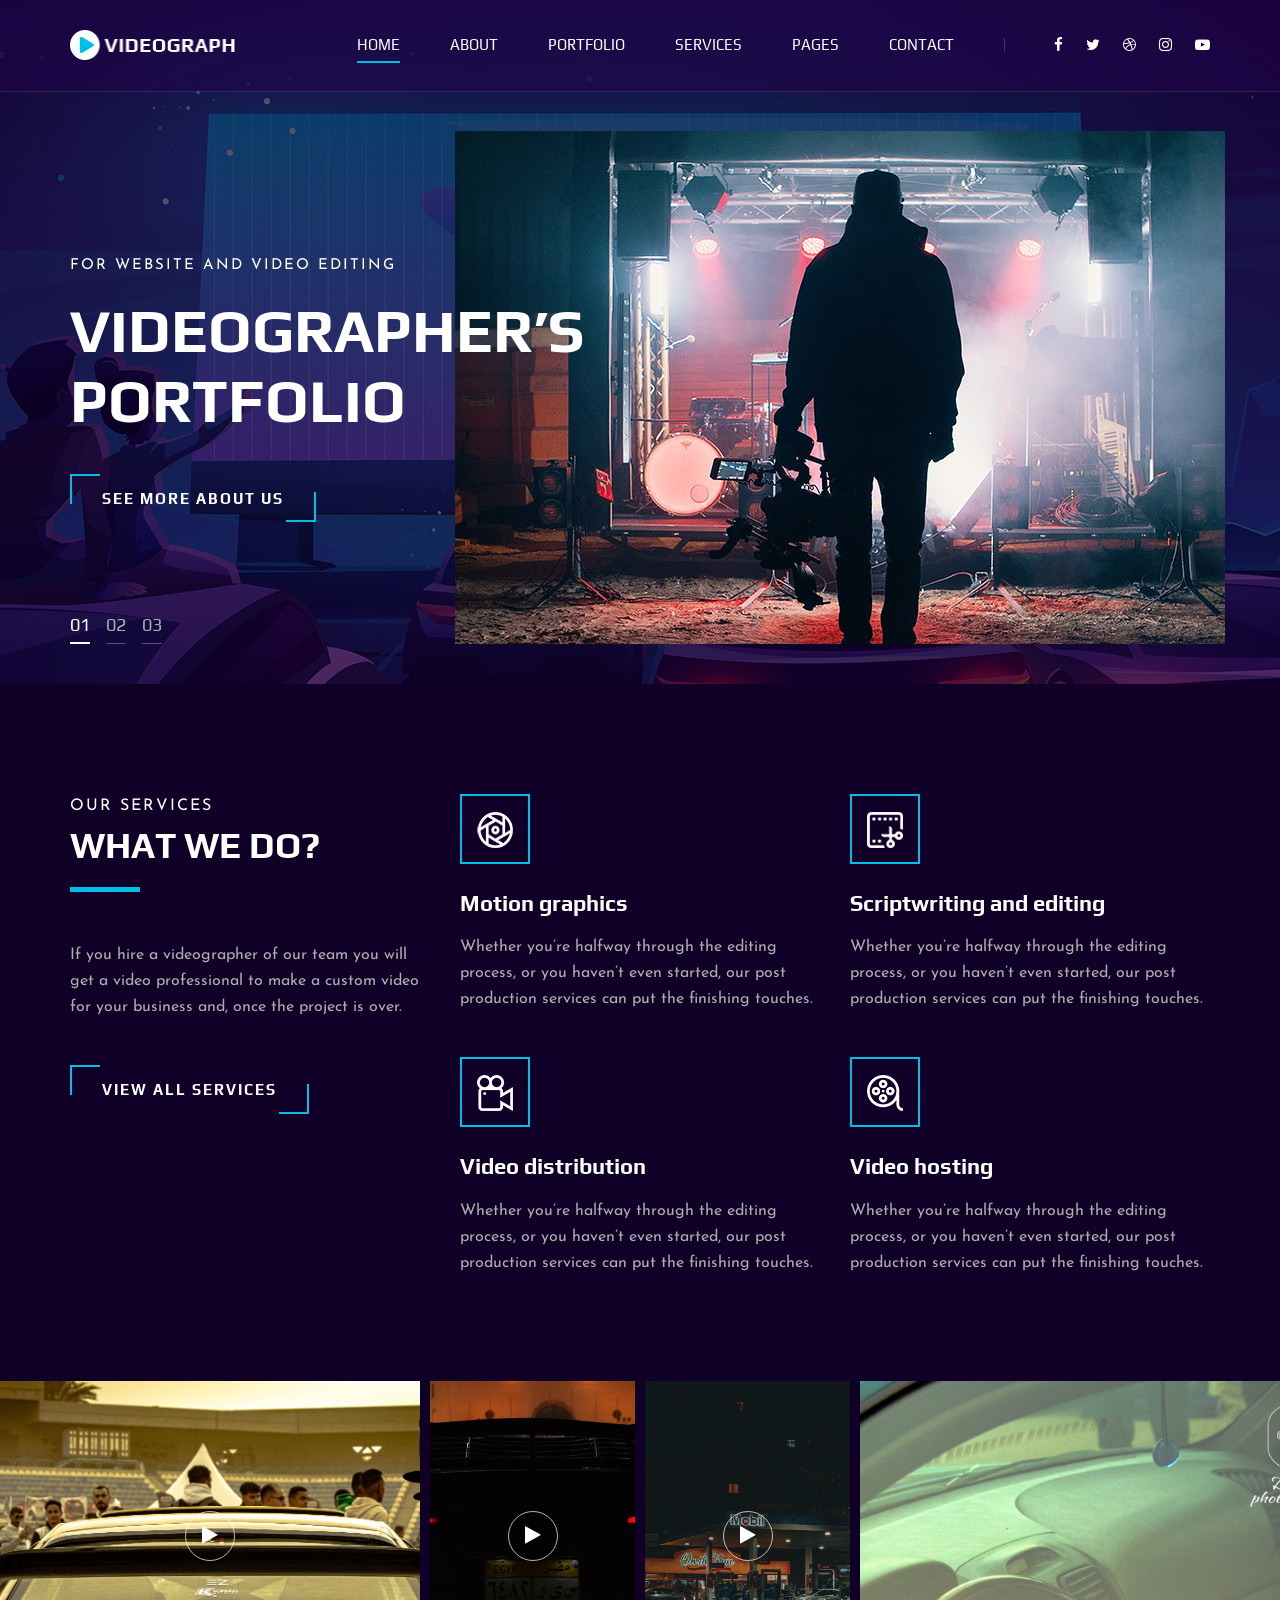
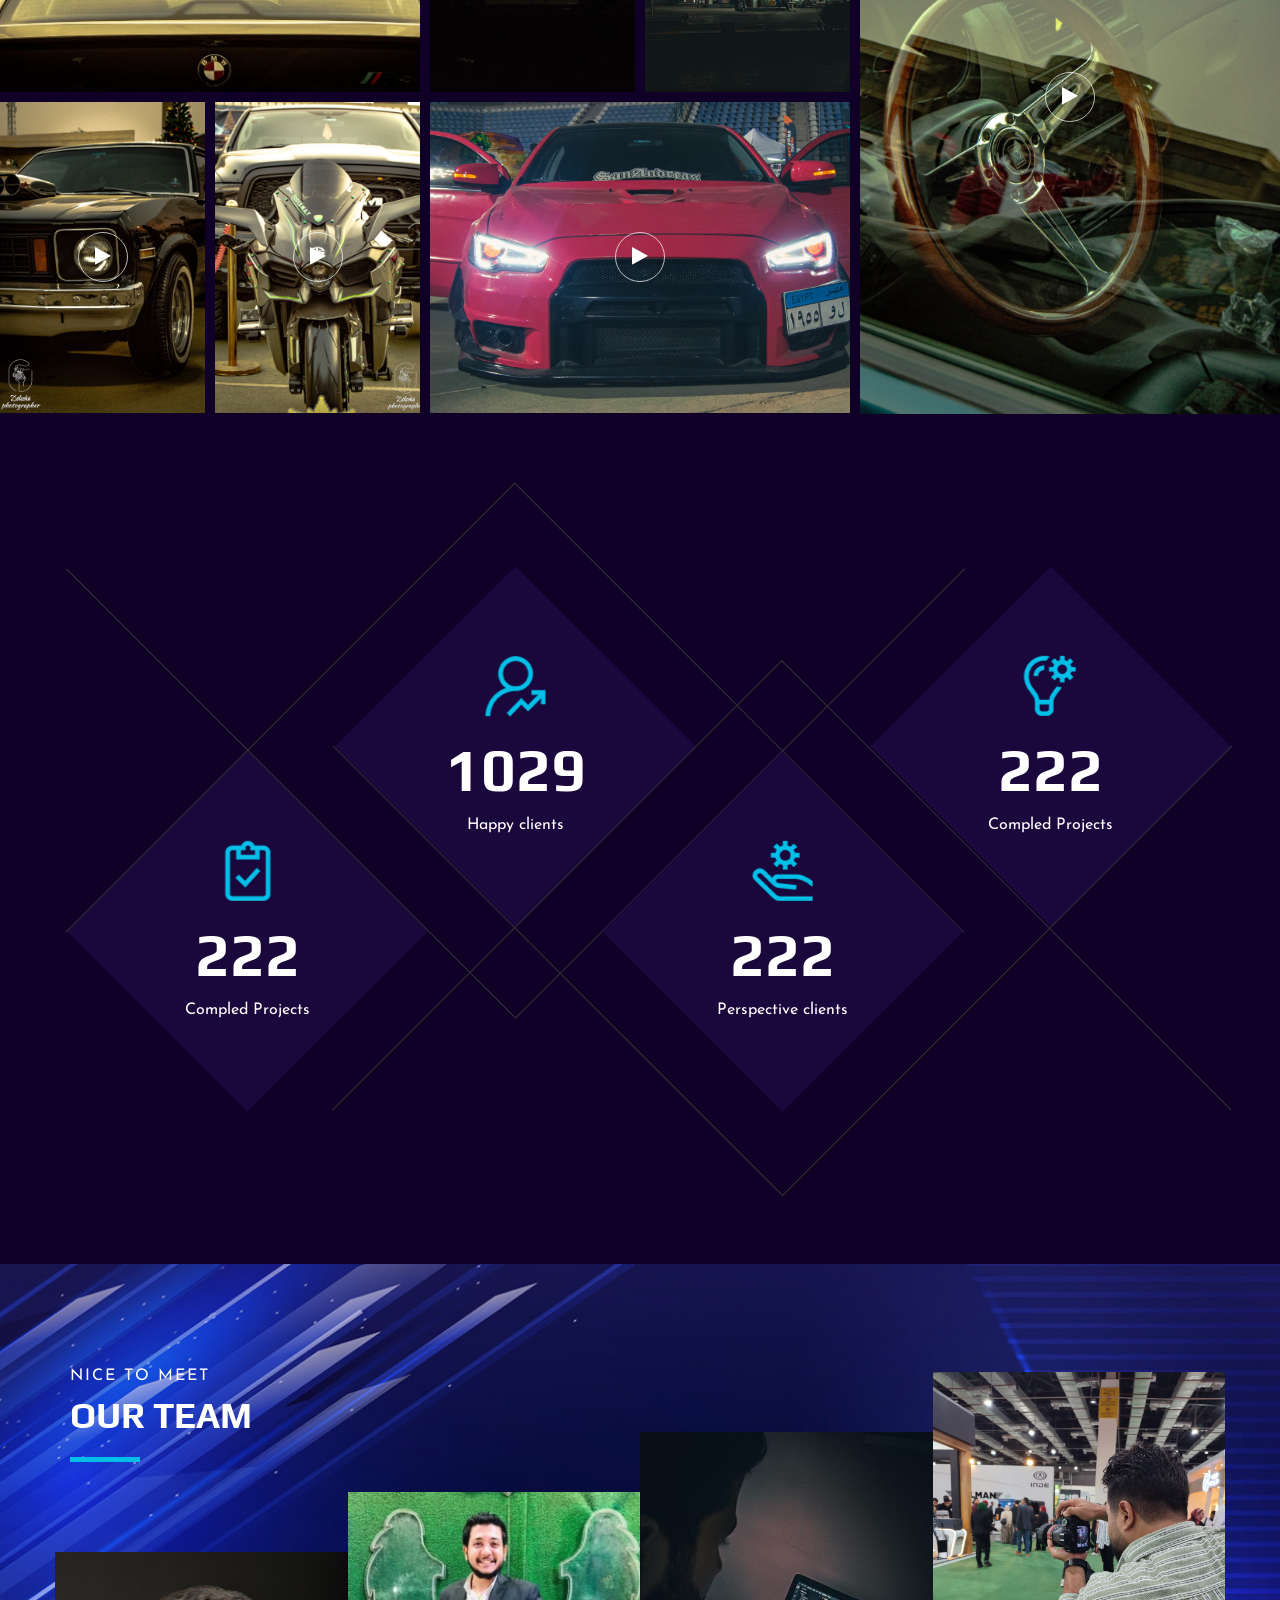
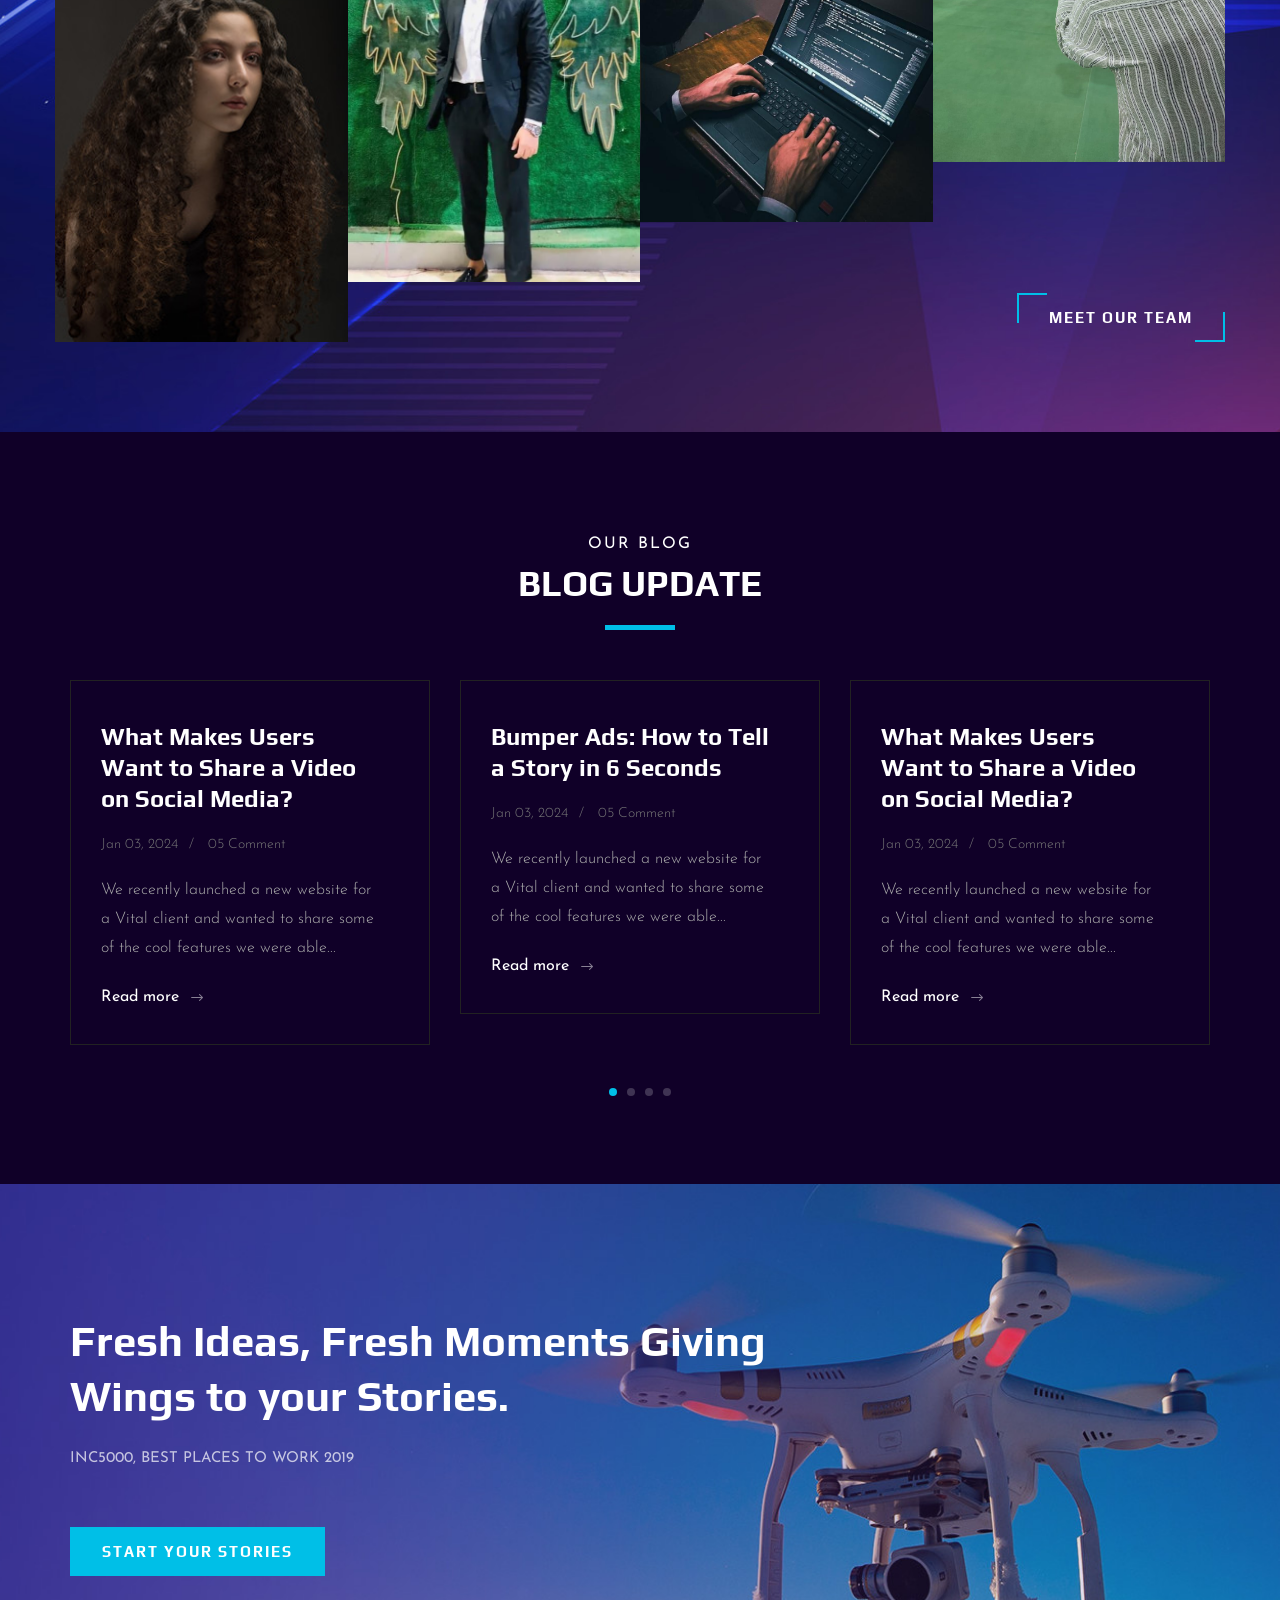
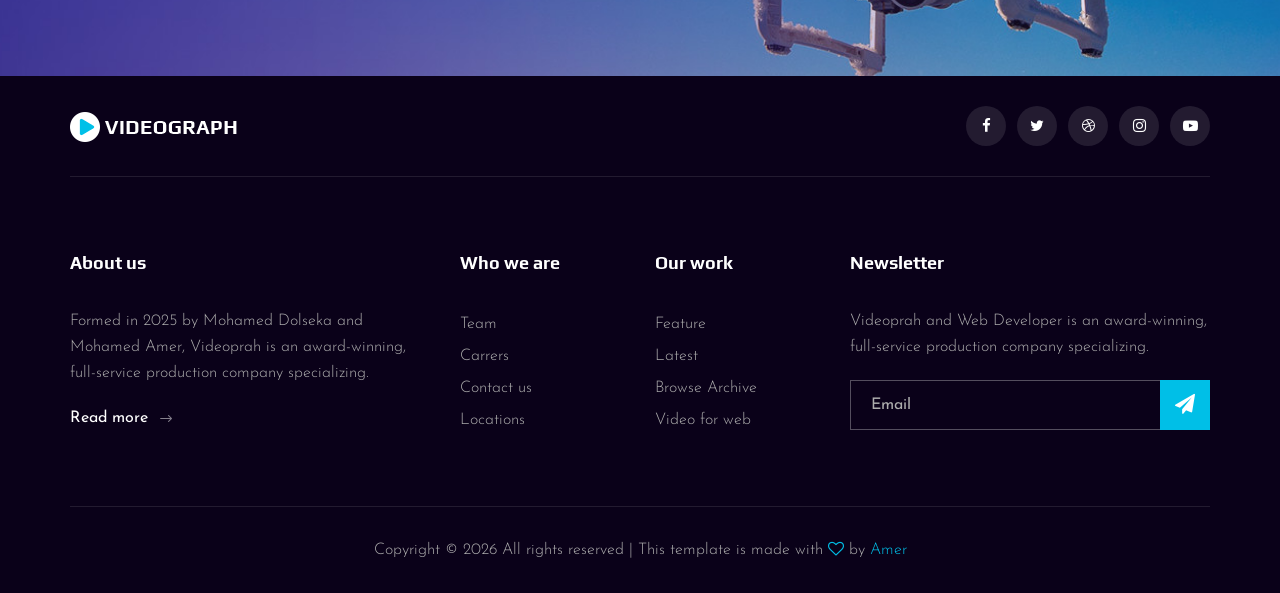
==== commit 5fcbdcf5: "edit2" ====
--- a/index.html
+++ b/index.html
@@ -1,5 +1,5 @@
 <!DOCTYPE html>
-<html lang="zxx">
+<html lang="en">
 
 <head>
     <meta charset="UTF-8">
@@ -7,7 +7,7 @@
     <meta name="keywords" content="Videograph, unica, creative, html">
     <meta name="viewport" content="width=device-width, initial-scale=1.0">
     <meta http-equiv="X-UA-Compatible" content="ie=edge">
-    <title>Videograph | Template</title>
+    <title>Videograph Web Developer </title>
 
     <!-- Google Font -->
     <link href="https://fonts.googleapis.com/css2?family=Play:wght@400;700&display=swap" rel="stylesheet">
@@ -70,6 +70,7 @@
             </div>
             <div id="mobile-menu-wrap"></div>
         </div>
+        
     </header>
     <!-- Header End -->
 
@@ -307,7 +308,7 @@
                     </div>
                 </div>
                 <div class="col-lg-3 col-md-6 col-sm-6 p-0">
-                    <div class="team__item team__item--second set-bg" data-setbg="img/team/team-2.jpg">
+                    <div class="team__item team__item--second set-bg" data-setbg="img/team/team-7.jpg">
                         <div class="team__item__text">
                             <h4>Mohamed Reda</h4>
                             <p>Web Developer</p>
@@ -543,7 +544,8 @@
                     <div class="col-lg-4 col-md-12">
                         <div class="footer__option__item">
                             <h5>Newsletter</h5>
-                            <p>Videoprah and Web Developer is an award-winning, full-service production company specializing.</p>
+                            <p>Videoprah and Web Developer is an award-winning, full-service production company
+                                specializing.</p>
                             <form action="#">
                                 <input type="text" placeholder="Email">
                                 <button type="submit"><i class="fa fa-send"></i></button>
@@ -580,6 +582,7 @@
     <script src="js/masonry.pkgd.min.js"></script>
     <script src="js/jquery.slicknav.js"></script>
     <script src="js/owl.carousel.min.js"></script>
+
     <script src="js/main.js"></script>
 </body>
 
--- a/css/style.css
+++ b/css/style.css
@@ -33,7 +33,6 @@
   font-family: "Josefin Sans", sans-serif;
   -webkit-font-smoothing: antialiased;
 }
-
 h1,
 h2,
 h3,
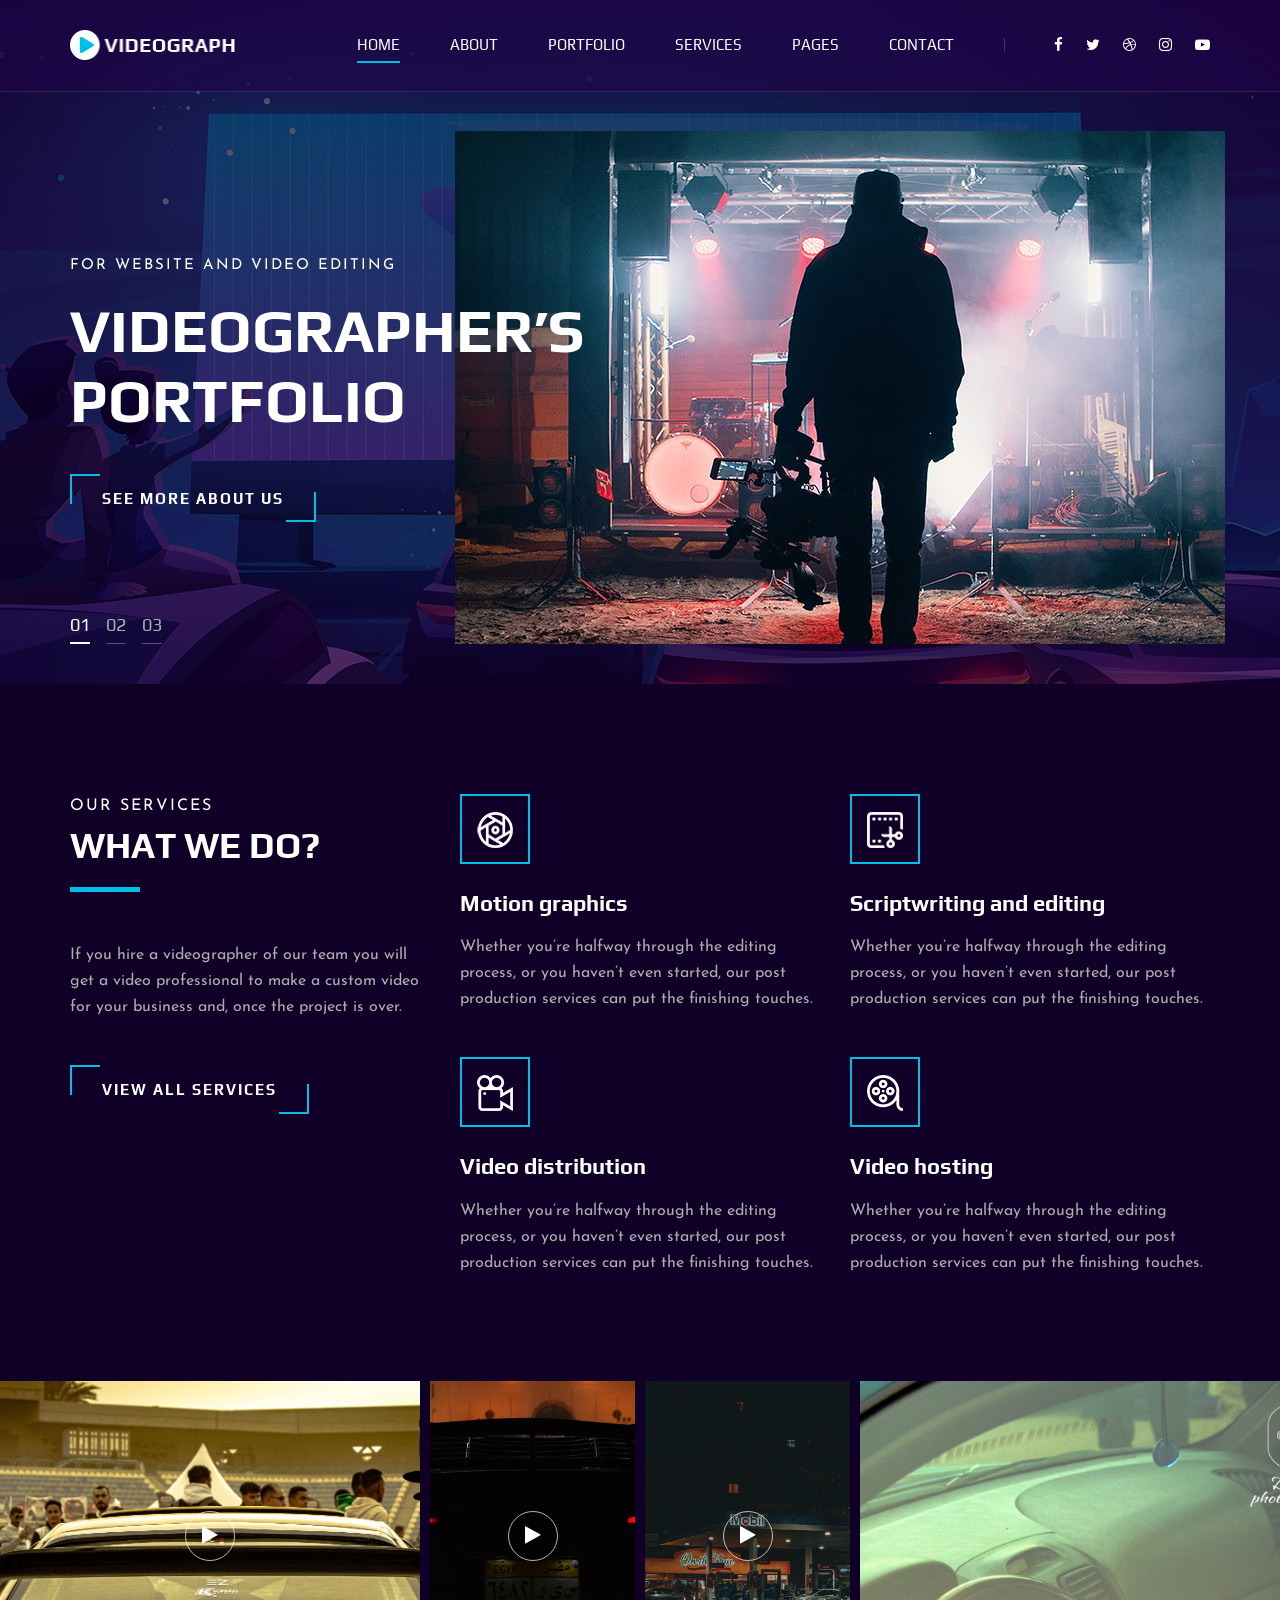
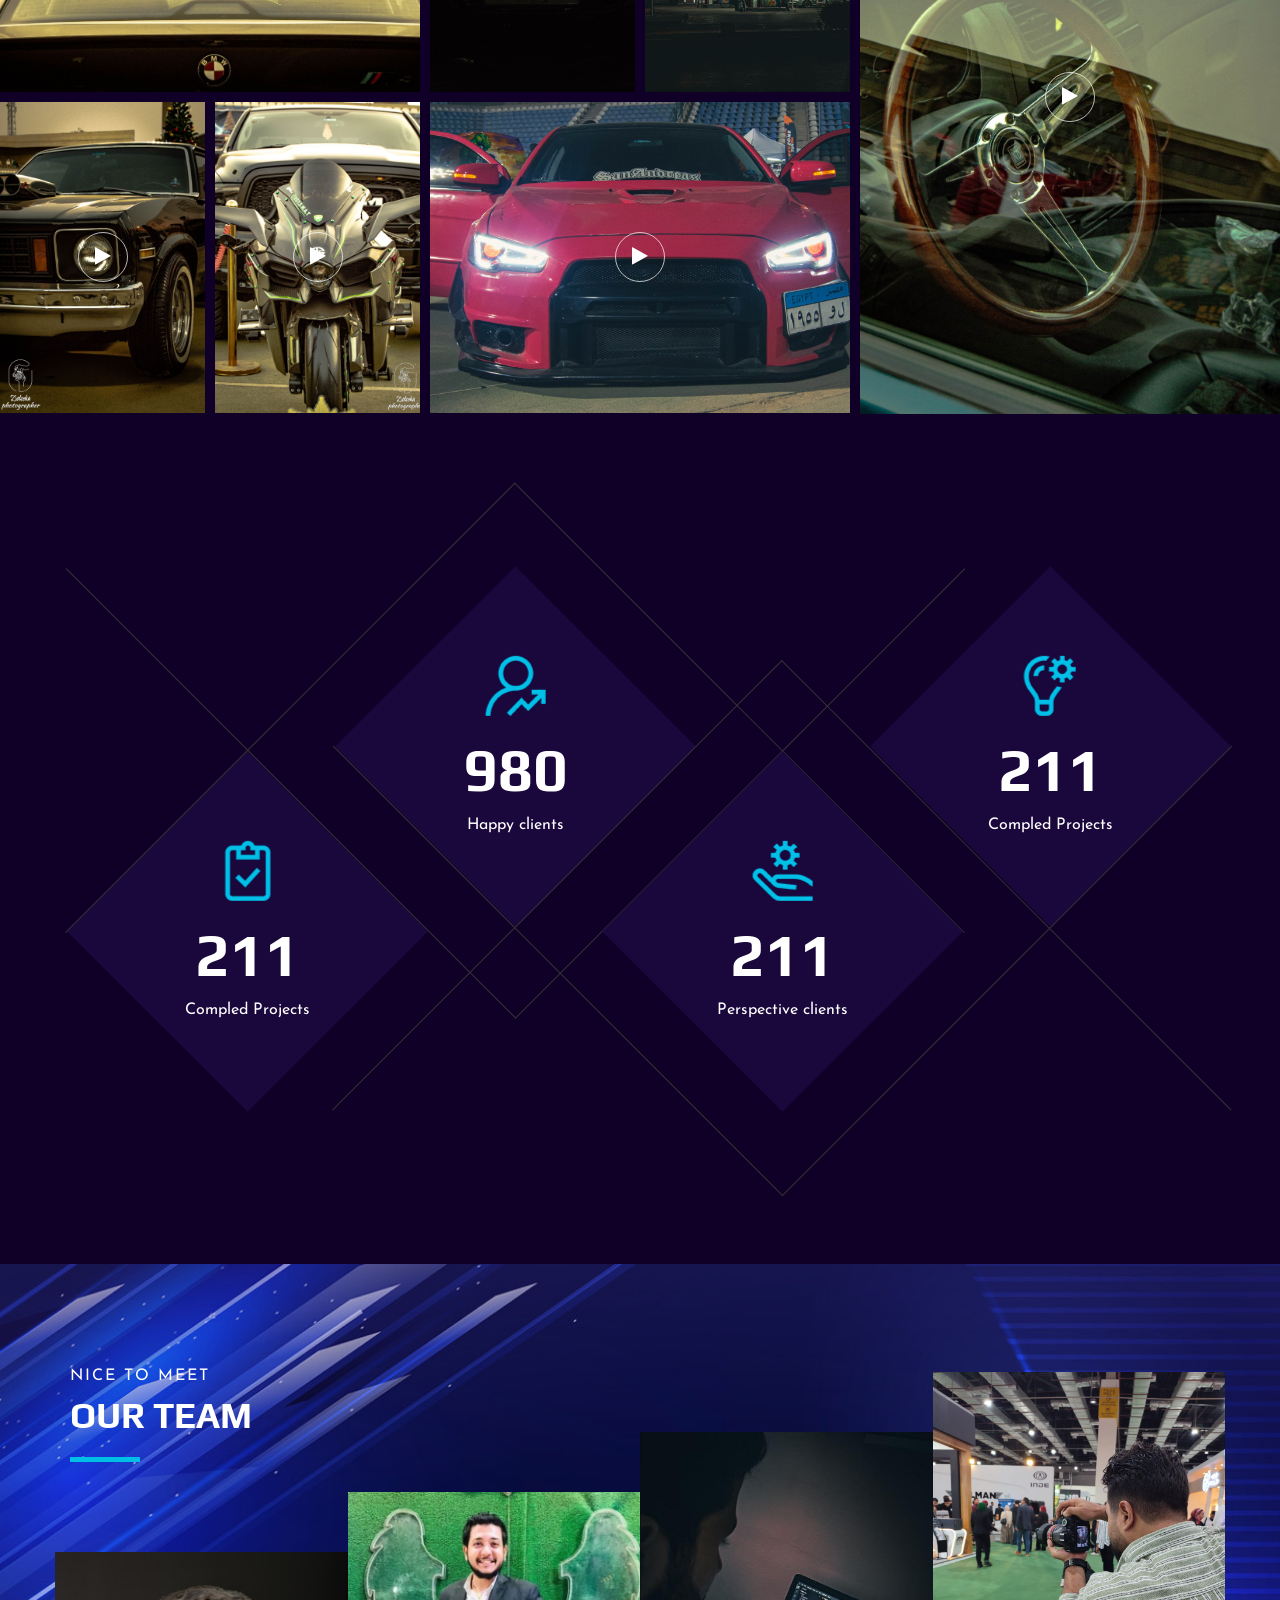
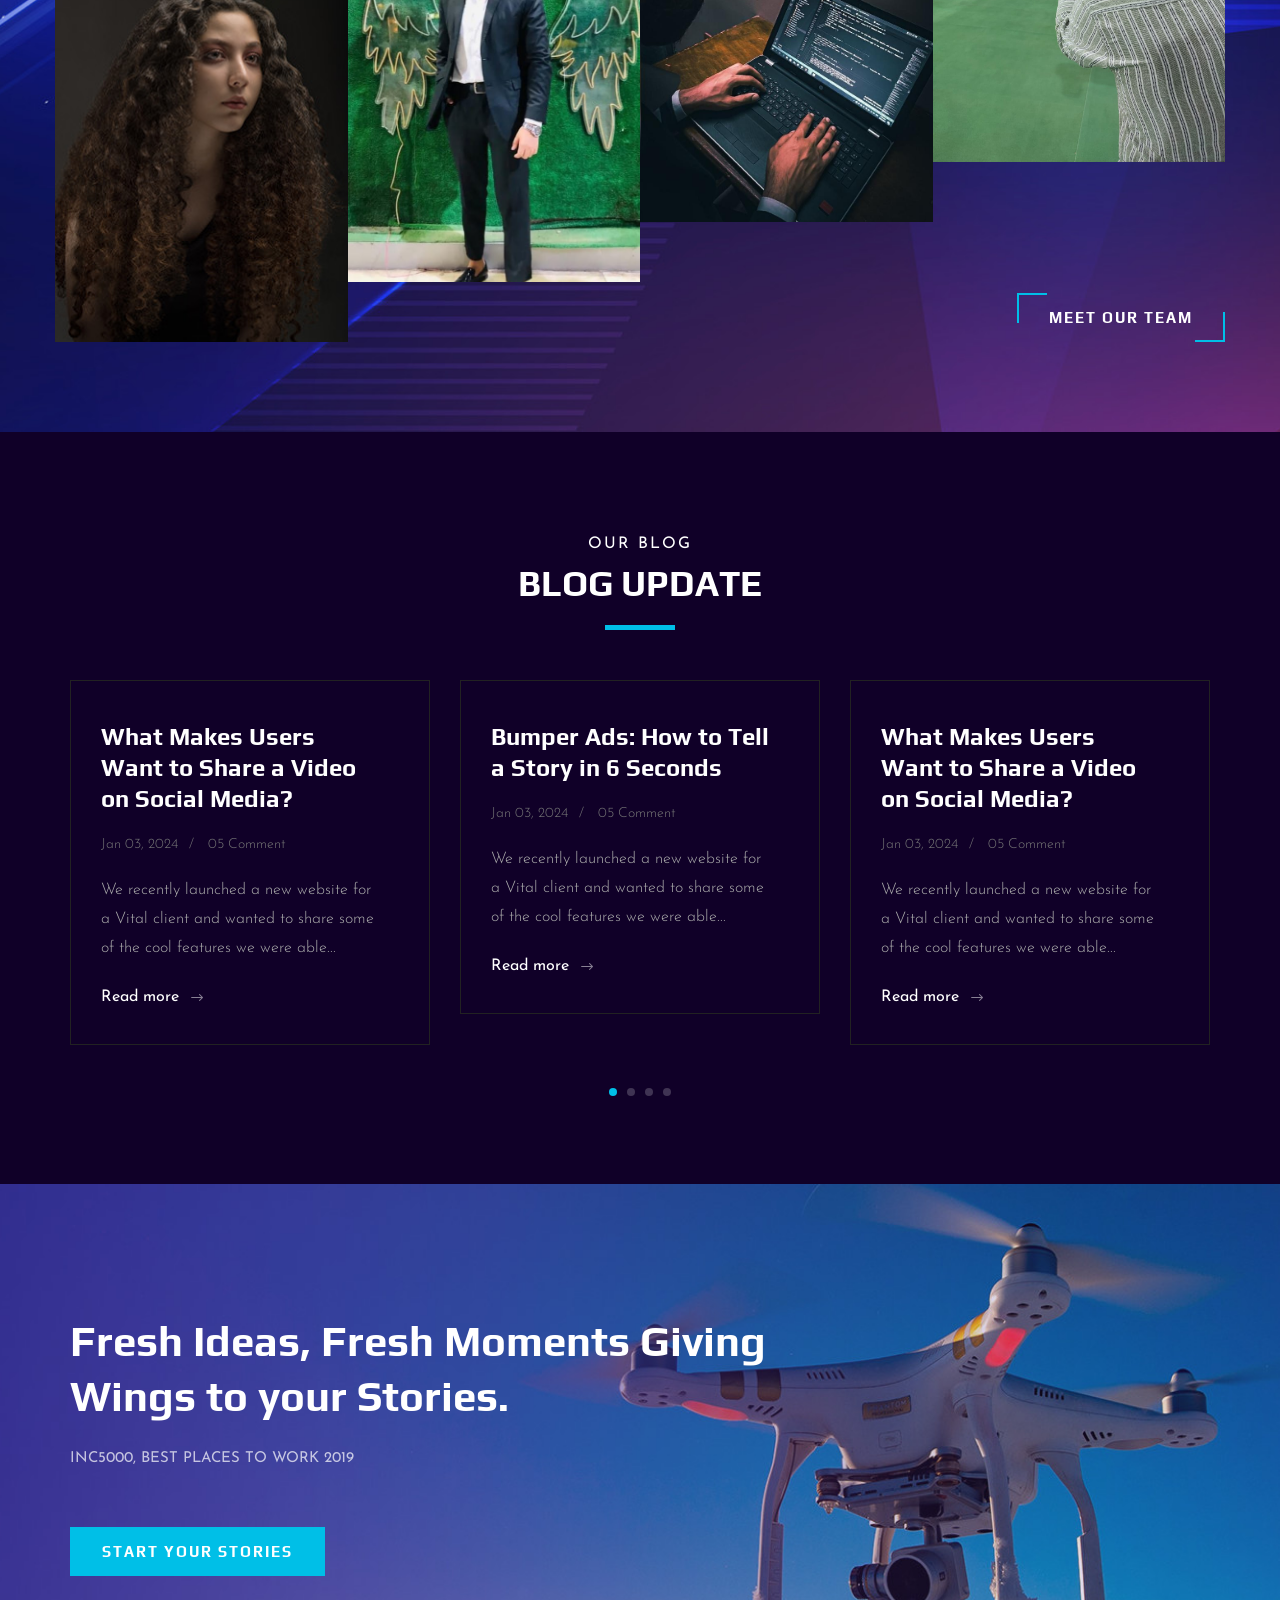
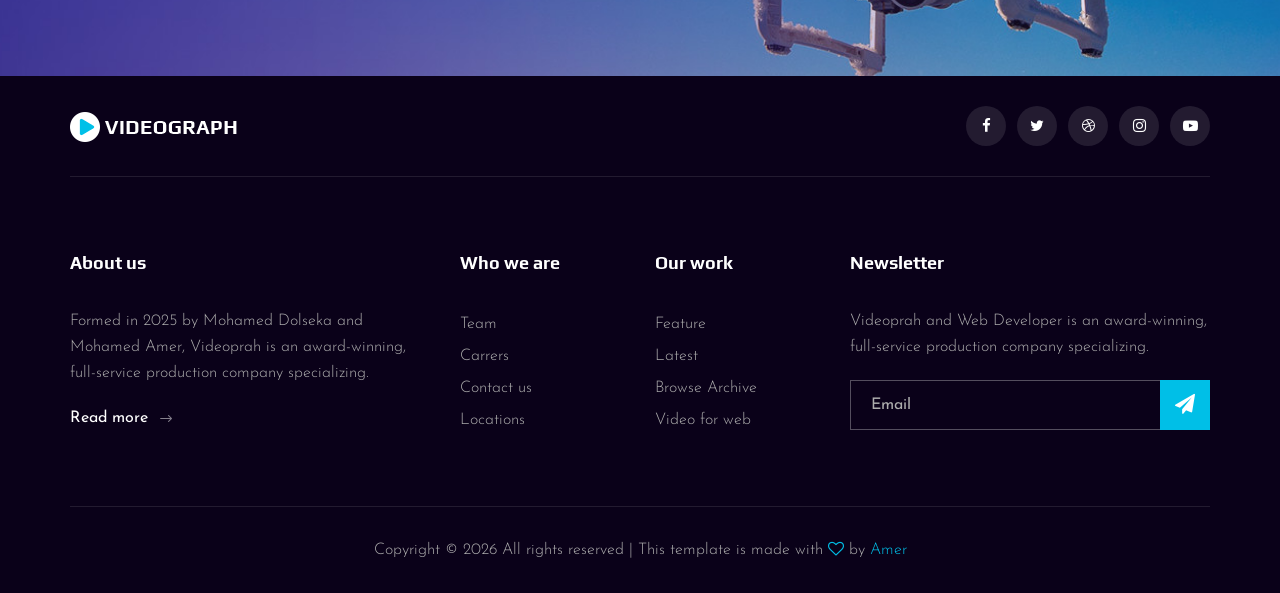
==== commit b7e7bab5: "edit" ====
--- a/index.html
+++ b/index.html
@@ -70,7 +70,7 @@
             </div>
             <div id="mobile-menu-wrap"></div>
         </div>
-        
+
     </header>
     <!-- Header End -->
 
@@ -200,9 +200,23 @@
             </div>
             <div class="work__item small__item set-bg" data-setbg="img/work/work-11.jpg">
                 <a href="./img/video-11.mp4" class="play-btn video-popup"><i class="fa fa-play"></i></a>
+                <div class="work__item__hover">
+                    <h4>VIP Auto Tires & Service</h4>
+                    <ul>
+                        <li>eCommerce</li>
+                        <li>Magento</li>
+                    </ul>
+                </div>
             </div>
             <div class="work__item small__item set-bg" data-setbg="img/work/work12.jpg">
-                <a href="./img/video12.mp4" class="play-btn video-popup"><i class="fa fa-play"></i></a>
+                <a href="./img/video-12.mp4" class="play-btn video-popup"><i class="fa fa-play"></i></a>
+                <div class="work__item__hover">
+                    <h4>VIP Auto Tires & Service</h4>
+                    <ul>
+                        <li>eCommerce</li>
+                        <li>Magento</li>
+                    </ul>
+                </div>
             </div>
             <div class="work__item large__item set-bg" data-setbg="img/work/work13.jpg">
                 <a href="./img/video13.mp4" class="play-btn video-popup"><i class="fa fa-play"></i></a>
@@ -216,9 +230,23 @@
             </div>
             <div class="work__item small__item set-bg" data-setbg="img/work/work14.jpg">
                 <a href="./img/video14.mp4" class="play-btn video-popup"><i class="fa fa-play"></i></a>
+                <div class="work__item__hover">
+                    <h4>VIP Auto Tires & Service</h4>
+                    <ul>
+                        <li>eCommerce</li>
+                        <li>Magento</li>
+                    </ul>
+                </div>
             </div>
             <div class="work__item small__item set-bg" data-setbg="img/work/work15.jpg">
                 <a href="./img/video15.mp4" class="play-btn video-popup"><i class="fa fa-play"></i></a>
+                <div class="work__item__hover">
+                    <h4>VIP Auto Tires & Service</h4>
+                    <ul>
+                        <li>eCommerce</li>
+                        <li>Magento</li>
+                    </ul>
+                </div>
             </div>
             <div class="work__item wide__item set-bg" data-setbg="img/work/work10.jpg">
                 <a href="./img/video10.mp4" class="play-btn video-popup"><i class="fa fa-play"></i></a>
